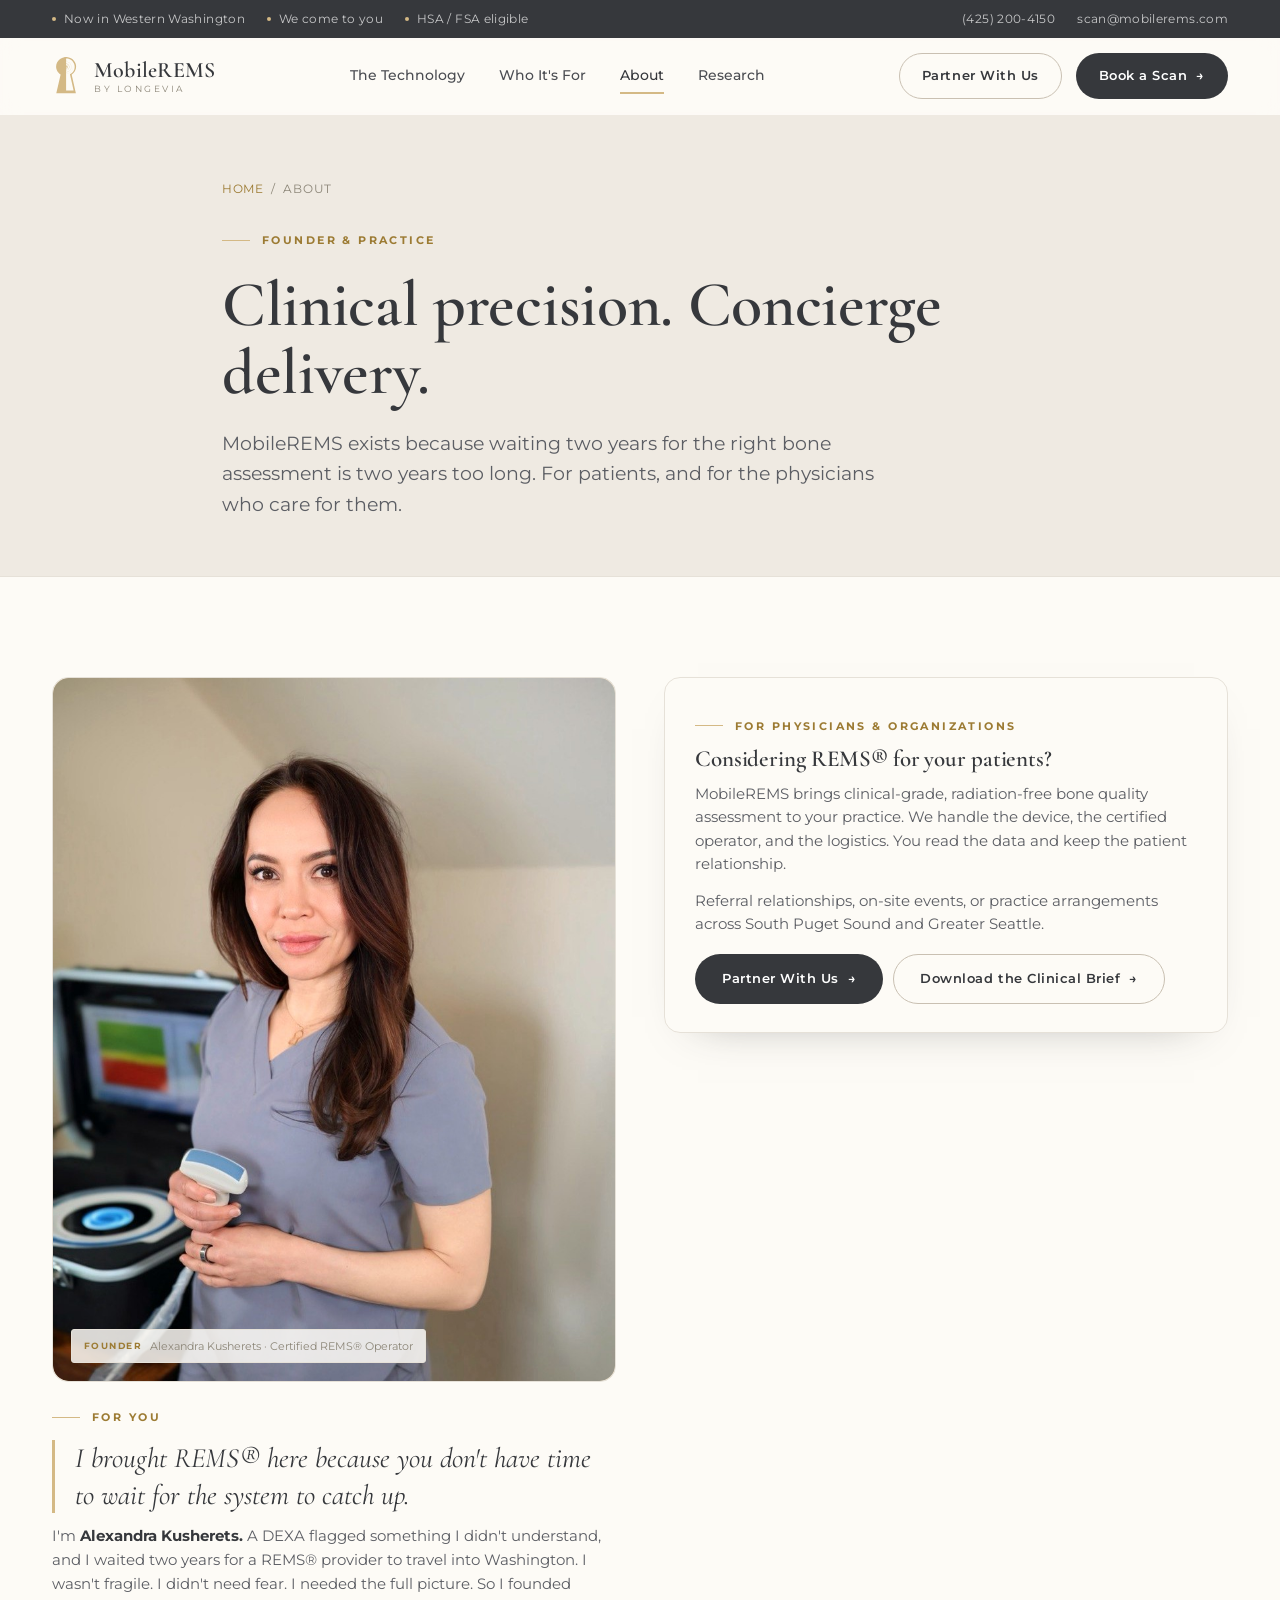
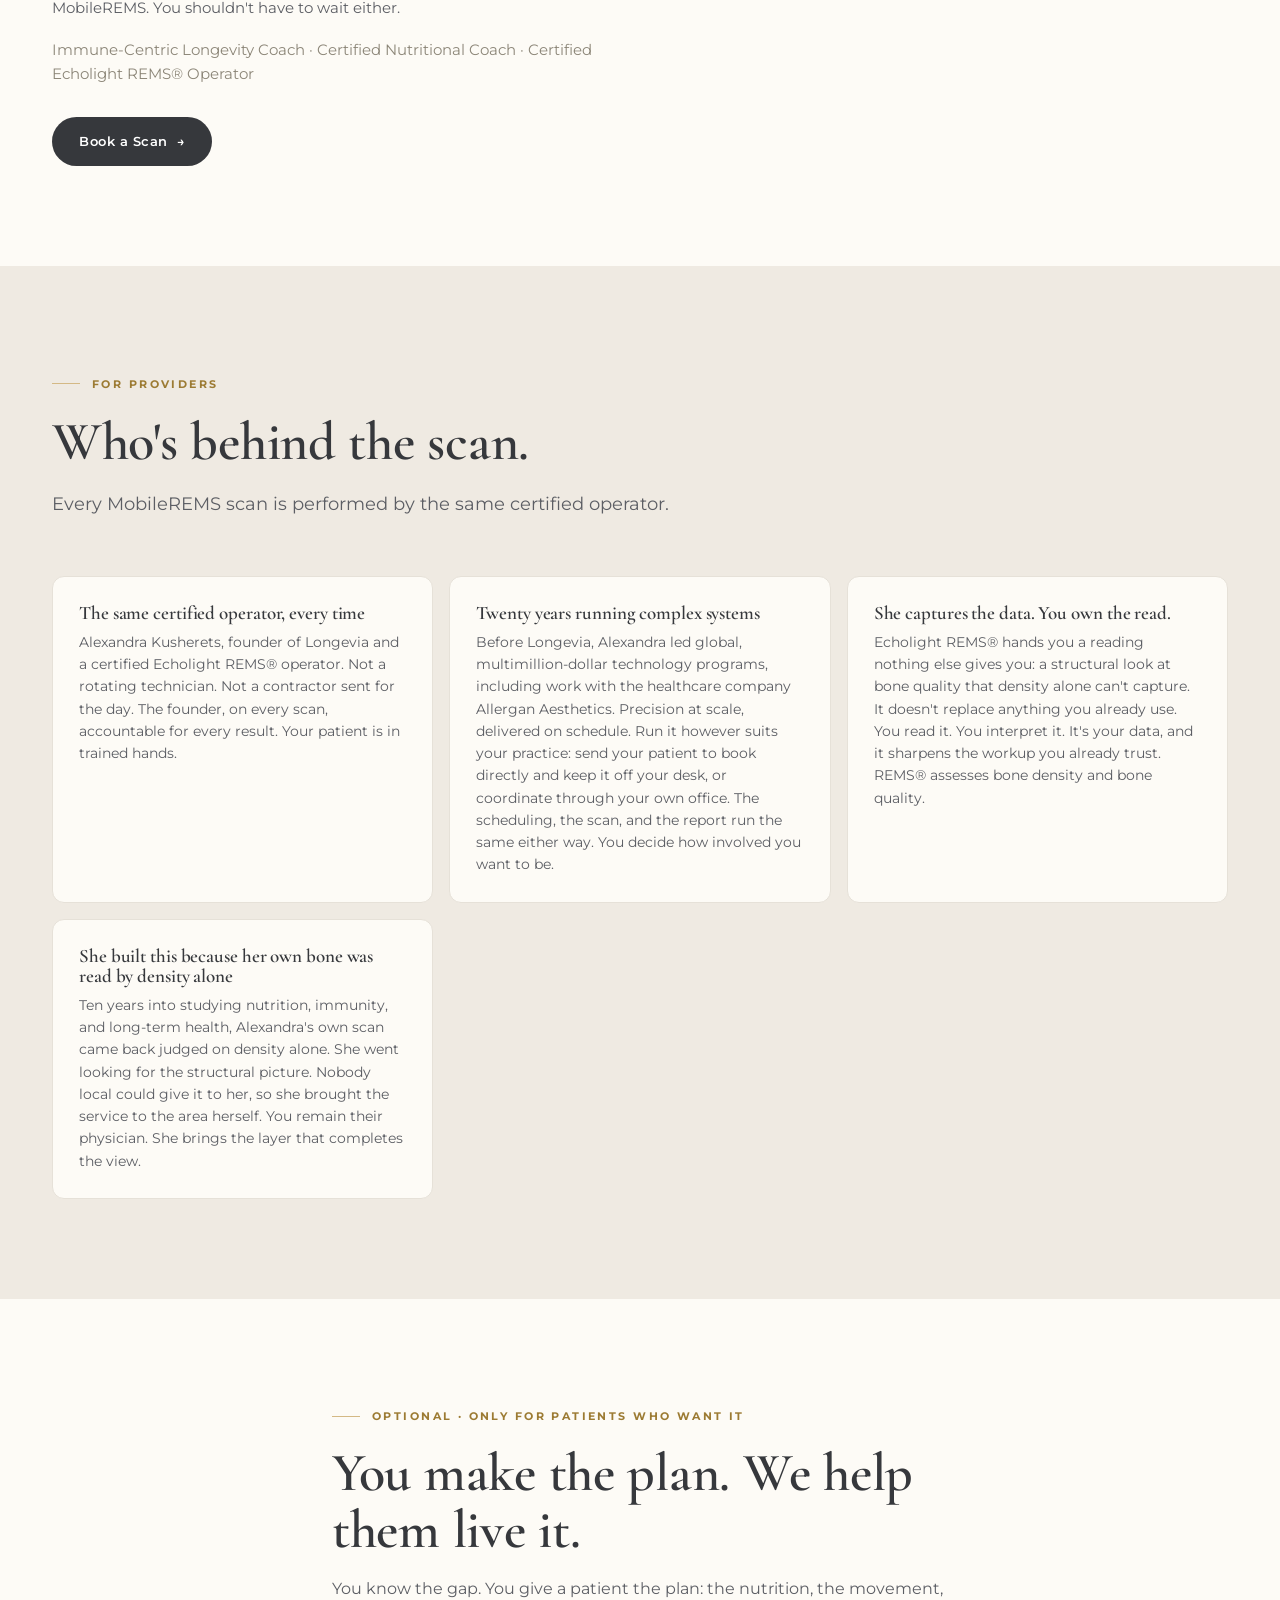
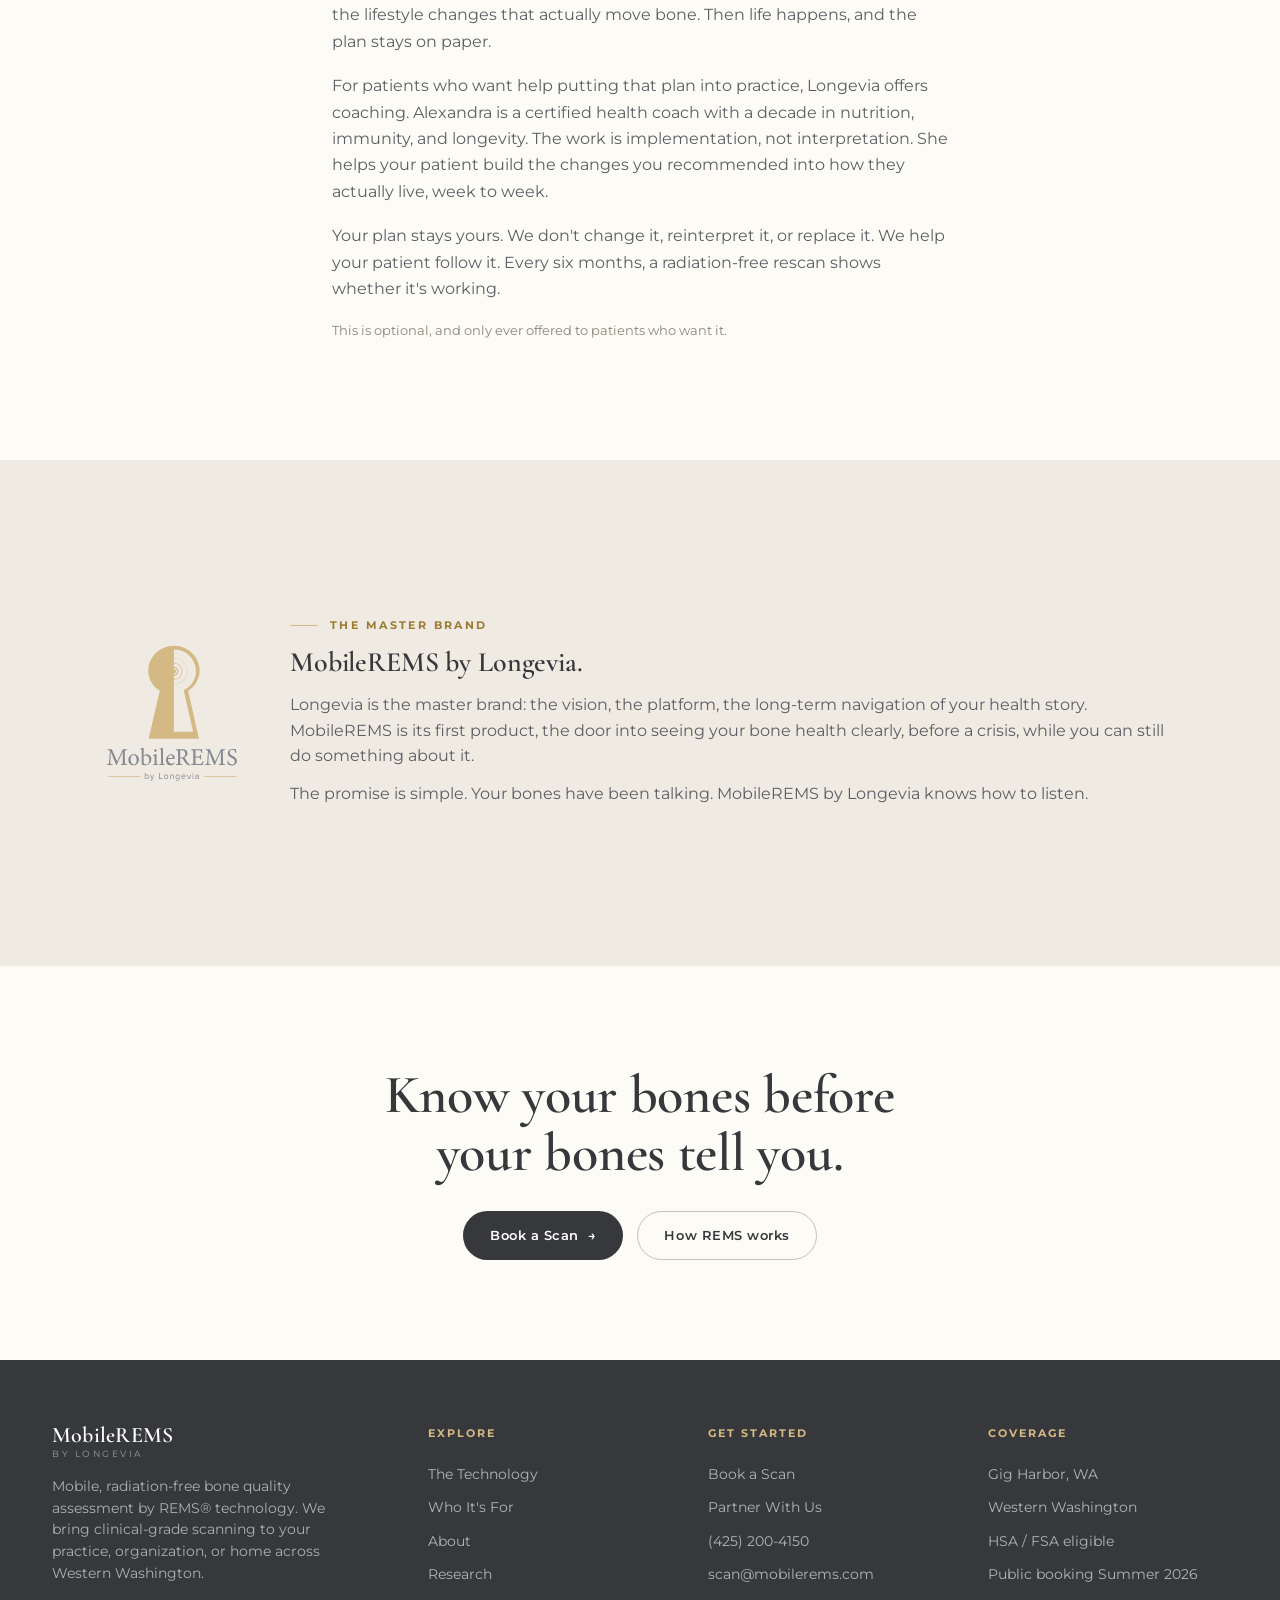
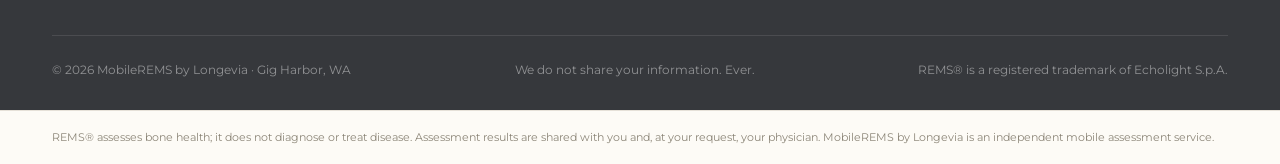
==== about.html @ e227af95 "feat(partners): loading skeleton behind the Ivorey form; assets v15 - partners.html: add a .form-loa" ====
<!DOCTYPE html>
<html lang="en">
<head>
<meta charset="UTF-8">
<meta name="viewport" content="width=device-width, initial-scale=1.0">
<title>About · Clinical Precision, Concierge Delivery · MobileREMS</title>
<meta name="description" content="MobileREMS founder Alexandra Kusherets on why she brought mobile REMS® bone quality assessment to Western Washington.">
<link rel="canonical" href="https://mobilerems.com/about">
<meta name="theme-color" content="#FDFBF6">
<meta property="og:type" content="website">
<meta property="og:site_name" content="MobileREMS by Longevia">
<meta property="og:title" content="About · Clinical Precision, Concierge Delivery · MobileREMS">
<meta property="og:description" content="MobileREMS founder Alexandra Kusherets on why she brought mobile REMS® bone quality assessment to Western Washington.">
<meta property="og:url" content="https://mobilerems.com/about">
<meta property="og:image" content="https://mobilerems.com/og-image.jpg">
<link rel="icon" href="data:image/svg+xml,%3Csvg xmlns='http://www.w3.org/2000/svg' viewBox='0 0 32 32'%3E%3Crect width='32' height='32' rx='6' fill='%23FDFBF6'/%3E%3Cpath d='M16 7a5 5 0 0 0-2.4 9.4L12 25h8l-1.6-8.6A5 5 0 0 0 16 7z' fill='%23D4B985'/%3E%3Ccircle cx='16' cy='12' r='1.6' fill='%23FDFBF6'/%3E%3C/svg%3E">
<link rel="preconnect" href="https://fonts.googleapis.com">
<link rel="preconnect" href="https://fonts.gstatic.com" crossorigin>
<link href="https://fonts.googleapis.com/css2?family=Cormorant+Garamond:ital,wght@0,400;0,500;0,600;0,700;1,400;1,500&family=Montserrat:wght@400;500;600;700&display=swap" rel="stylesheet">
<link rel="stylesheet" href="/assets/css/styles.css?v=15">
</head>
<body>

<div class="topbar">
  <div class="wrap">
    <div class="topbar-left">
      <span><span class="dot"></span>Now in Western Washington</span>
      <span class="extra"><span class="dot"></span>We come to you</span>
      <span class="extra"><span class="dot"></span>HSA / FSA eligible</span>
    </div>
    <div class="topbar-right">
      <a href="tel:14252004150">(425) 200-4150</a>
      <a href="mailto:scan@mobilerems.com">scan@mobilerems.com</a>
    </div>
  </div>
</div>

<header class="site" id="header">
  <div class="wrap nav">
    <a class="brand" href="/" aria-label="MobileREMS by Longevia home">
      <img src="/assets/img/logo-mark.svg" alt="" width="30" height="38" />
      <span class="brand-name"><b>MobileREMS</b><small>by Longevia</small></span>
    </a>
    <nav class="nav-links" aria-label="Primary">
      <a href="/technology">The Technology</a>
      <a href="/who-its-for">Who It's For</a>
      <a href="/about" class="active">About</a>
      <a href="/research">Research</a>
    </nav>
    <div class="nav-cta">
      <a class="btn btn-ghost" href="/partners"><span class="lbl-full">Partner With Us</span><span class="lbl-short">Partner</span></a>
      <a class="btn btn-primary" href="/book">Book a Scan <span class="arr">&rarr;</span></a>
      <button class="burger" id="burger" aria-label="Open menu"><span></span></button>
    </div>
  </div>
</header>
<div class="drawer" id="drawer">
  <div class="drawer-top">
    <span class="brand-name"><b>MobileREMS</b><small>by Longevia</small></span>
    <button class="drawer-close" id="drawer-close" aria-label="Close menu">&times;</button>
  </div>
  <a class="dl" href="/technology">The Technology</a>
  <a class="dl" href="/who-its-for">Who It's For</a>
  <a class="dl" href="/about">About</a>
  <a class="dl" href="/research">Research</a>
  <a class="btn btn-gold" href="/book">Book a Scan <span class="arr">&rarr;</span></a>
</div>

<section class="page-hero">
  <div class="wrap">
    <div class="crumbs"><a href="/">Home</a> &nbsp;/&nbsp; About</div>
    <span class="eyebrow">Founder &amp; practice</span>
    <h1>Clinical precision. Concierge delivery.</h1>
    <p>MobileREMS exists because waiting two years for the right bone assessment is two years too long. For patients, and for the physicians who care for them.</p>
  </div>
</section>

<section class="block">
  <div class="wrap">
    <div class="about-split">
      <div class="about-b2c">
        <div class="pic">
          <img class="founder-photo" src="/assets/img/founder-probe.jpg" alt="Alexandra Kusherets holding the Echolight REMS probe" loading="lazy" />
          <span class="ph-tag"><b>Founder</b> Alexandra Kusherets &middot; Certified REMS&reg; Operator</span>
        </div>
        <span class="eyebrow" style="margin-top:22px;">For you</span>
        <blockquote>I brought REMS&reg; here because you don't have time to wait for the system to catch up.</blockquote>
        <p class="who">I'm <b>Alexandra Kusherets.</b> A DEXA flagged something I didn't understand, and I waited two years for a REMS&reg; provider to travel into Washington. I wasn't fragile. I didn't need fear. I needed the full picture. So I founded MobileREMS. You shouldn't have to wait either.</p>
        <p class="who" style="color:var(--muted);">Immune-Centric Longevity Coach &middot; Certified Nutritional Coach &middot; Certified Echolight REMS&reg; Operator</p>
        <div class="lead-actions"><a class="btn btn-primary" href="/book">Book a Scan <span class="arr">&rarr;</span></a></div>
      </div>
      <aside class="about-b2b">
        <span class="eyebrow">For physicians &amp; organizations</span>
        <h3>Considering REMS&reg; for your patients?</h3>
        <p>MobileREMS brings clinical-grade, radiation-free bone quality assessment to your practice. We handle the device, the certified operator, and the logistics. You read the data and keep the patient relationship.</p>
        <p>Referral relationships, on-site events, or practice arrangements across South Puget Sound and Greater Seattle.</p>
        <div class="lead-actions">
          <a class="btn btn-primary" href="/partners">Partner With Us <span class="arr">&rarr;</span></a>
          <a class="btn btn-ghost" href="/assets/clinical-brief.pdf" target="_blank" rel="noopener">Download the Clinical Brief <span class="arr">&rarr;</span></a>
        </div>
      </aside>
    </div>
  </div>
</section>

<section class="block alt">
  <div class="wrap">
    <div class="sec-head">
      <span class="eyebrow">For providers</span>
      <h2>Who's behind the scan.</h2>
      <p>Every MobileREMS scan is performed by the same certified operator.</p>
    </div>
    <div class="aud-grid">
      <div class="aud">
        <h3>The same certified operator, every time</h3>
        <p>Alexandra Kusherets, founder of Longevia and a certified Echolight REMS&reg; operator. Not a rotating technician. Not a contractor sent for the day. The founder, on every scan, accountable for every result. Your patient is in trained hands.</p>
      </div>
      <div class="aud">
        <h3>Twenty years running complex systems</h3>
        <p>Before Longevia, Alexandra led global, multimillion-dollar technology programs, including work with the healthcare company Allergan Aesthetics. Precision at scale, delivered on schedule. Run it however suits your practice: send your patient to book directly and keep it off your desk, or coordinate through your own office. The scheduling, the scan, and the report run the same either way. You decide how involved you want to be.</p>
      </div>
      <div class="aud">
        <h3>She captures the data. You own the read.</h3>
        <p>Echolight REMS&reg; hands you a reading nothing else gives you: a structural look at bone quality that density alone can't capture. It doesn't replace anything you already use. You read it. You interpret it. It's your data, and it sharpens the workup you already trust. REMS&reg; assesses bone density and bone quality.</p>
      </div>
      <div class="aud">
        <h3>She built this because her own bone was read by density alone</h3>
        <p>Ten years into studying nutrition, immunity, and long-term health, Alexandra's own scan came back judged on density alone. She went looking for the structural picture. Nobody local could give it to her, so she brought the service to the area herself. You remain their physician. She brings the layer that completes the view.</p>
      </div>
    </div>
  </div>
</section>

<section class="block">
  <div class="wrap center-narrow" style="text-align:left;">
    <span class="eyebrow">Optional &middot; only for patients who want it</span>
    <h2 style="margin:18px 0 18px;">You make the plan. We help them live it.</h2>
    <p>You know the gap. You give a patient the plan: the nutrition, the movement, the lifestyle changes that actually move bone. Then life happens, and the plan stays on paper.</p>
    <p>For patients who want help putting that plan into practice, Longevia offers coaching. Alexandra is a certified health coach with a decade in nutrition, immunity, and longevity. The work is implementation, not interpretation. She helps your patient build the changes you recommended into how they actually live, week to week.</p>
    <p>Your plan stays yours. We don't change it, reinterpret it, or replace it. We help your patient follow it. Every six months, a radiation-free rescan shows whether it's working.</p>
    <p style="font-size:13px;color:var(--muted);">This is optional, and only ever offered to patients who want it.</p>
  </div>
</section>

<section class="block alt">
  <div class="wrap">
    <div class="brandblock">
      <img class="mark" src="/assets/img/logo-full.svg" alt="MobileREMS by Longevia" />
      <div>
        <span class="eyebrow">The master brand</span>
        <h3 style="margin-top:14px;">MobileREMS by Longevia.</h3>
        <p>Longevia is the master brand: the vision, the platform, the long-term navigation of your health story. MobileREMS is its first product, the door into seeing your bone health clearly, before a crisis, while you can still do something about it.</p>
        <p>The promise is simple. Your bones have been talking. MobileREMS by Longevia knows how to listen.</p>
      </div>
    </div>
  </div>
</section>

<section class="block">
  <div class="wrap center-narrow">
    <h2>Know your bones before your bones tell you.</h2>
    <div class="lead-actions" style="justify-content:center;">
      <a class="btn btn-primary" href="/book">Book a Scan <span class="arr">&rarr;</span></a>
      <a class="btn btn-ghost" href="/technology">How REMS works</a>
    </div>
  </div>
</section>

<footer class="site">
  <div class="wrap">
    <div class="foot-grid">
      <div>
        <span class="brand-name"><b>MobileREMS</b><small>by Longevia</small></span>
        <p class="foot-blurb">Mobile, radiation-free bone quality assessment by REMS&reg; technology. We bring clinical-grade scanning to your practice, organization, or home across Western Washington.</p>
      </div>
      <div class="foot-col">
        <h4>Explore</h4>
        <a href="/technology">The Technology</a>
        <a href="/who-its-for">Who It's For</a>
        <a href="/about">About</a>
        <a href="/research">Research</a>
      </div>
      <div class="foot-col">
        <h4>Get started</h4>
        <a href="/book">Book a Scan</a>
        <a href="/partners">Partner With Us</a>
        <a href="tel:14252004150">(425) 200-4150</a>
        <a href="mailto:scan@mobilerems.com">scan@mobilerems.com</a>
      </div>
      <div class="foot-col">
        <h4>Coverage</h4>
        <a>Gig Harbor, WA</a>
        <a>Western Washington</a>
        <a>HSA / FSA eligible</a>
        <a>Public booking Summer 2026</a>
      </div>
    </div>
    <div class="foot-bottom">
      <span>&copy; 2026 MobileREMS by Longevia &middot; Gig Harbor, WA</span>
      <span>We do not share your information. Ever.</span>
      <span>REMS&reg; is a registered trademark of Echolight S.p.A.</span>
    </div>
  </div>
</footer>
<div class="disclaimer">
  <div class="wrap">REMS&reg; assesses bone health; it does not diagnose or treat disease. Assessment results are shared with you and, at your request, your physician. MobileREMS by Longevia is an independent mobile assessment service.</div>
</div>
<script src="/assets/js/site.js?v=15"></script>
</body>
</html>
---- assets/css/styles.css ----
:root{
    --bg: #FDFBF6;
    --cream: #EFEAE2;
    --cream-deep: #E7E0D4;
    --charcoal: #4B4D52;
    --ink: #36383C;
    --text: #5C5E64;
    --muted: #8C8678;
    --gold: #D4B985;
    --gold-soft: #D8C9A6;
    --bronze: #9C7B33;
    --rule: #E6E1D8;
    --rule-strong: #C9C0B2;
    --sage: #E8EBE3;
    --clinical: #E5EAF0;

    --max: 1240px;
    --gutter: 32px;
    --serif: "Cormorant Garamond", Georgia, serif;
    --sans: "Proxima Nova", "Montserrat", -apple-system, BlinkMacSystemFont, sans-serif;
    --header-h: 76px;
  }

  *{ box-sizing: border-box; }
  html{ scroll-behavior: smooth; }
  body{
    margin: 0; background: var(--bg); color: var(--text);
    font-family: var(--sans); font-size: 16px; line-height: 1.65;
    -webkit-font-smoothing: antialiased; text-rendering: optimizeLegibility;
  }
  a{ color: inherit; text-decoration: none; }
  img{ display: block; max-width: 100%; }
  .wrap{ max-width: var(--max); margin: 0 auto; padding: 0 var(--gutter); }

  h1,h2,h3{ font-family: var(--serif); color: var(--ink); font-weight: 600; margin: 0; letter-spacing: -0.005em; line-height: 1.06; }
  h1{ font-size: clamp(34px, 6vw, 82px); }
  h2{ font-size: clamp(34px, 4.4vw, 54px); }
  h3{ font-size: 23px; }
  p{ margin: 0 0 18px; }

  .eyebrow{
    display: inline-flex; align-items: center; gap: 12px;
    font-family: var(--sans); font-weight: 700; font-size: 11px;
    letter-spacing: 0.22em; text-transform: uppercase; color: var(--bronze);
  }
  .eyebrow .num{ color: var(--gold); font-variant-numeric: tabular-nums; }
  .eyebrow::before{ content:""; width: 28px; height: 1px; background: var(--gold); display:inline-block; }

  /* ============ BUTTONS ============ */
  .btn{
    display: inline-flex; align-items: center; gap: 9px;
    font-family: var(--sans); font-weight: 600; font-size: 13px;
    letter-spacing: 0.04em; padding: 13px 26px; border-radius: 100px;
    border: 1px solid transparent; cursor: pointer;
    transition: all .2s ease;
  }
  .btn .arr{ transition: transform .2s ease; }
  .btn:hover .arr{ transform: translateX(3px); }
  .btn-primary{ background: var(--ink); color: #fff; }
  .btn-primary:hover{ background: var(--bronze); }
  .btn-ghost{ background: transparent; color: var(--ink); border-color: var(--rule-strong); }
  .btn-ghost:hover{ border-color: var(--ink); }
  .btn-gold{ background: var(--gold); color: var(--ink); }
  .btn-gold:hover{ background: var(--bronze); color: #fff; }

  /* ============ HEADER ============ */
  .topbar{
    background: var(--ink); color: rgba(255,255,255,.72);
    font-size: 12px; letter-spacing: .03em;
  }
  .topbar .wrap{ display: flex; justify-content: space-between; align-items: center; height: 38px; }
  .topbar-left{ display:flex; gap: 22px; align-items:center; }
  .topbar-left span{ display:flex; align-items:center; gap: 8px; }
  .topbar-left .dot{ width: 4px; height:4px; border-radius:50%; background: var(--gold); }
  .topbar-right{ display:flex; gap: 22px; }
  .topbar-right a:hover{ color:#fff; }
  @media (max-width: 860px){ .topbar-left .extra{ display:none; } }
  @media (max-width: 560px){ .topbar{ display:none; } }

  header.site{
    position: sticky; top: 0; z-index: 100;
    background: rgba(253,251,246,.82);
    backdrop-filter: blur(10px);
    border-bottom: 1px solid transparent;
    transition: border-color .25s, box-shadow .25s, background .25s;
  }
  header.site.scrolled{
    border-bottom-color: var(--rule);
    box-shadow: 0 6px 30px -18px rgba(54,56,60,.35);
  }
  .nav{ display: flex; align-items: center; justify-content: space-between; height: var(--header-h); }
  .brand{ display: flex; align-items: center; gap: 12px; }
  .brand svg{ width: 30px; height: 38px; }
  .brand img{ width: 30px; height: 38px; }
  .brand-name{ display:flex; flex-direction: column; line-height: 1; }
  .brand-name b{ font-family: var(--serif); font-weight: 600; font-size: 22px; color: var(--ink); letter-spacing: .01em; }
  .brand-name small{ font-size: 9px; letter-spacing: .28em; text-transform: uppercase; color: var(--muted); margin-top: 3px; }

  .nav-links{ display: flex; gap: 34px; }
  .nav-links a{
    font-size: 14px; font-weight: 500; color: var(--charcoal);
    position: relative; padding: 4px 0; transition: color .15s;
  }
  .nav-links a::after{
    content:""; position:absolute; left:0; bottom:-2px; width:0; height:1.5px;
    background: var(--gold); transition: width .22s ease;
  }
  .nav-links a:hover{ color: var(--ink); }
  .nav-links a:hover::after{ width: 100%; }

  .nav-cta{ display:flex; align-items:center; gap: 14px; }
  .nav-cta .btn{ padding: 11px 22px; }
  /* nav Partner button shows the full label by default; short label only swaps in on small mobile */
  .nav-cta .btn-ghost .lbl-short{ display:none; }

  .burger{ display:none; width: 42px; height: 42px; border:1px solid var(--rule-strong); border-radius: 8px; background: transparent; cursor: pointer; align-items:center; justify-content:center; }
  .burger span{ display:block; width: 18px; height: 1.5px; background: var(--ink); position: relative; }
  .burger span::before, .burger span::after{ content:""; position:absolute; left:0; width:18px; height:1.5px; background: var(--ink); transition: .2s; }
  .burger span::before{ top: -6px; } .burger span::after{ top: 6px; }

  @media (max-width: 1000px){
    .nav-links{ display:none; }
    .burger{ display:flex; }
    .nav-cta .btn-primary{ display:none; }                 /* Book a Scan moves to the drawer */
    .nav-cta .btn-ghost{ display:inline-flex; padding:8px 14px; font-size:12.5px; white-space:nowrap; } /* Partner With Us stays, compact */
  }
  @media (max-width: 380px){
    .nav-cta .btn-ghost{ padding:7px 11px; font-size:11.5px; }
    .nav-cta .btn-ghost .lbl-full{ display:none; }         /* shorten label to "Partner" on the narrowest phones */
    .nav-cta .btn-ghost .lbl-short{ display:inline; }
  }

  /* mobile drawer */
  .drawer{
    position: fixed; inset: 0; z-index: 200; background: var(--bg);
    transform: translateX(100%); transition: transform .3s ease;
    display:flex; flex-direction: column; padding: 24px var(--gutter);
  }
  .drawer.open{ transform: translateX(0); }
  .drawer-top{ display:flex; justify-content:space-between; align-items:center; margin-bottom: 40px; }
  .drawer-close{ width:42px;height:42px;border:1px solid var(--rule-strong);border-radius:8px;background:transparent;font-size:20px;color:var(--ink);cursor:pointer; }
  .drawer a.dl{ font-family: var(--serif); font-size: 32px; color: var(--ink); padding: 14px 0; border-bottom: 1px solid var(--rule); }
  .drawer .btn{ margin-top: 28px; justify-content:center; }

  /* ============ HERO ============ */
  .hero{ position: relative; overflow: hidden; }
  .hero-inner{
    display: grid; grid-template-columns: 1.05fr .95fr; gap: 56px;
    align-items: center; padding: 70px 0 84px; min-height: 72vh;
  }
  .hero-pill{
    display:inline-flex; align-items:center; gap: 12px;
    border: 1px solid var(--rule-strong); border-radius: 100px;
    padding: 8px 18px; font-size: 11px; letter-spacing: .14em; text-transform: uppercase;
    color: var(--charcoal); font-weight: 600; margin-bottom: 30px;
  }
  .hero-pill .live{ width: 7px; height:7px; border-radius:50%; background: var(--gold); box-shadow: 0 0 0 0 rgba(212,185,133,.6); animation: pulse 2.4s infinite; }
  @keyframes pulse{ 0%{box-shadow:0 0 0 0 rgba(212,185,133,.55);} 70%{box-shadow:0 0 0 9px rgba(212,185,133,0);} 100%{box-shadow:0 0 0 0 rgba(212,185,133,0);} }
  .hero-pill .sep{ color: var(--rule-strong); }
  .hero-pill .soft{ text-transform: none; letter-spacing: .02em; font-weight: 500; color: var(--muted); }

  .hero h1 .accent{ color: var(--bronze); font-style: italic; font-weight: 500; }
  .hero-lede{ font-size: 19px; line-height: 1.6; color: var(--text); max-width: 520px; margin: 28px 0 34px; }
  .hero-actions{ display:flex; gap: 14px; flex-wrap: wrap; align-items:center; }
  .hero-actions .tiny{ font-size: 12px; color: var(--muted); margin-left: 4px; }

  /* keyhole media */
  .hero-media{ position: relative; aspect-ratio: 4/5; }
  .keyframe{
    position:absolute; inset:0; border-radius: 220px 220px 18px 18px;
    overflow:hidden;
    background: radial-gradient(120% 80% at 50% 12%, #F6F1E8, var(--cream) 55%, var(--cream-deep));
    border: 1px solid var(--rule);
    box-shadow: 0 40px 80px -50px rgba(54,56,60,.5);
  }
  .keyframe::after{
    content:""; position:absolute; inset:0;
    background-image:url("data:image/svg+xml,%3Csvg xmlns='http://www.w3.org/2000/svg' viewBox='0 0 80 80'%3E%3Cfilter id='n'%3E%3CfeTurbulence type='fractalNoise' baseFrequency='0.9' numOctaves='2'/%3E%3C/filter%3E%3Crect width='80' height='80' filter='url(%23n)' opacity='0.5'/%3E%3C/svg%3E");
    opacity:.05; mix-blend-mode:multiply;
  }
  .keyframe img{ width:100%; height:100%; object-fit:cover; }
  /* founder photo hero */
  .keyframe.has-photo{
    box-shadow:
      0 40px 80px -50px rgba(54,56,60,.5),
      inset 0 0 0 1px rgba(212,185,133,.55),
      inset 0 0 70px -24px rgba(212,185,133,.45);
  }
  .keyframe .hero-photo{ width:100%; height:100%; object-fit:cover; object-position:50% 42%; display:block; }
  .hero-photo-tone{
    position:absolute; inset:0; z-index:2; pointer-events:none;
    background:linear-gradient(180deg, rgba(212,185,133,.05), rgba(54,56,60,.10));
    mix-blend-mode:multiply;
  }
  /* radiofrequency rings + keyhole watermark inside */
  .rf{ position:absolute; inset:0; display:flex; align-items:center; justify-content:center; }
  .rf svg{ width: 62%; opacity: .9; }
  .ph-tag{
    position:absolute; left: 18px; bottom: 18px; z-index: 3;
    display:inline-flex; align-items:center; gap:8px;
    background: rgba(253,251,246,.85); border:1px solid var(--rule); border-radius: 3px;
    padding: 7px 12px; font-size: 11px; color: var(--muted);
  }
  .ph-tag b{ color: var(--bronze); font-size: 9px; letter-spacing:.16em; text-transform:uppercase; font-weight: 700; }

  .hero-float{
    position:absolute; z-index: 4; background:#fff; border:1px solid var(--rule);
    border-radius: 14px; padding: 16px 18px; box-shadow: 0 24px 50px -30px rgba(54,56,60,.5);
  }
  .hero-float .n{ font-family: var(--serif); font-size: 30px; color: var(--bronze); line-height: 1; }
  .hero-float .l{ font-size: 11px; color: var(--text); margin-top: 6px; max-width: 150px; line-height: 1.4; }
  .hero-float.top{ top: 8%; right: -18px; }
  .hero-float.bot{ bottom: 12%; left: -22px; }

  @media (max-width: 980px){
    .hero-inner{ grid-template-columns: 1fr; gap: 44px; padding: 36px var(--gutter) 48px; min-height: 0; }
    .hero-media{ max-width: 420px; margin: 0 auto; width: 100%; }
    .hero-float.top{ right: 6px; } .hero-float.bot{ left: 6px; }
  }

  /* ============ TRUST STRIP ============ */
  .trust{ border-top: 1px solid var(--rule); border-bottom: 1px solid var(--rule); background: var(--bg); }
  .trust .wrap{ display:flex; justify-content: space-between; gap: 24px; padding: 22px var(--gutter); flex-wrap: wrap; }
  .trust .item{ display:flex; align-items:center; gap: 11px; font-size: 13px; font-weight: 500; color: var(--charcoal); }
  .trust .item svg{ width: 18px; height:18px; color: var(--gold); flex-shrink:0; }

  /* ============ SECTION ============ */
  section.block{ padding: 100px 0; }
  section.alt{ background: var(--cream); }
  section.dark{ background: var(--ink); color: rgba(255,255,255,.78); }
  section.dark h2, section.dark h3{ color: #fff; }
  .sec-head{ max-width: 720px; margin-bottom: 56px; }
  .sec-head h2{ margin: 20px 0 0; }
  .sec-head p{ margin-top: 20px; font-size: 18px; }

  /* problem split */
  .problem-grid{ display:grid; grid-template-columns: 1fr 1fr; gap: 64px; align-items:center; }
  .stat-pair{ display:grid; grid-template-columns: 1fr 1fr; gap: 18px; margin: 6px 0 14px; }
  .stat-box{ border:1px solid var(--rule-strong); border-radius: 10px; padding: 22px; background: var(--bg); }
  .stat-box .big{ font-family: var(--serif); font-size: 52px; color: var(--bronze); line-height: .9; }
  .stat-box .cap{ font-size: 13px; color: var(--text); margin-top: 10px; line-height: 1.5; }
  .stat-box .cap strong{ color: var(--ink); font-weight: 600; }
  .src{ font-size: 11px; letter-spacing: .04em; text-transform: uppercase; color: var(--muted); }
  .problem-copy h2{ margin-bottom: 22px; }
  .problem-copy .kicker{ font-family: var(--serif); font-size: 26px; font-style: italic; color: var(--ink); margin-top: 26px; }
  .problem-copy .kicker b{ color: var(--bronze); font-style: normal; font-weight: 600; }
  @media (max-width: 920px){ .problem-grid{ grid-template-columns: 1fr; gap: 40px; } }

  /* feature cards */
  .cards{ display:grid; grid-template-columns: repeat(4, 1fr); gap: 1px; background: var(--rule); border:1px solid var(--rule); border-radius: 14px; overflow: hidden; }
  .card{ background: var(--bg); padding: 30px 26px; }
  .card .idx{ font-family: var(--serif); font-size: 15px; color: var(--gold); }
  .card h3{ font-size: 19px; margin: 14px 0 10px; }
  .card p{ font-size: 13.5px; color: var(--text); margin: 0; line-height: 1.55; }
  section.dark .card{ background: #3F4146; }
  section.dark .card p{ color: rgba(255,255,255,.66); }
  @media (max-width: 920px){ .cards{ grid-template-columns: 1fr 1fr; } }
  @media (max-width: 560px){ .cards{ grid-template-columns: 1fr; } }

  /* teaser two-up */
  .teaser{ display:grid; grid-template-columns: 1fr 1fr; gap: 0; border:1px solid var(--rule); border-radius: 16px; overflow:hidden; }
  .teaser .media{ position:relative; min-height: 360px; background: radial-gradient(120% 90% at 30% 10%, #F4EFE6, var(--cream) 60%, var(--cream-deep)); }
  .teaser .media .rf{ opacity:.5; }
  .teaser .body{ padding: 52px 48px; display:flex; flex-direction:column; justify-content:center; }
  .teaser .body h2{ font-size: clamp(30px,3.4vw,42px); margin: 18px 0 18px; }
  .teaser .body .feat{ display:flex; gap: 22px; flex-wrap:wrap; margin: 8px 0 28px; }
  .teaser .body .feat span{ font-size: 13px; color: var(--charcoal); display:flex; align-items:center; gap:8px; }
  .teaser .body .feat span::before{ content:""; width:5px;height:5px;border-radius:50%;background:var(--gold); }
  @media (max-width: 920px){ .teaser{ grid-template-columns: 1fr; } .teaser .media{ min-height: 240px; } .teaser .body{ padding: 40px 28px; } }

  /* audience teaser grid */
  .aud-grid{ display:grid; grid-template-columns: repeat(3,1fr); gap: 16px; }
  .aud{ border:1px solid var(--rule); border-radius: 12px; padding: 26px; background: var(--bg); transition: .2s; }
  .aud:hover{ border-color: var(--gold); transform: translateY(-3px); }
  .aud h3{ font-size: 19px; margin-bottom: 8px; }
  .aud p{ font-size: 13.5px; color: var(--text); margin: 0; }
  @media (max-width: 920px){ .aud-grid{ grid-template-columns: 1fr 1fr; } }
  @media (max-width: 560px){ .aud-grid{ grid-template-columns: 1fr; } }

  /* authority */
  .auth-grid{ display:grid; grid-template-columns: repeat(4,1fr); gap: 22px; }
  .auth{ text-align:left; }
  .auth .label{ font-family: var(--serif); font-size: 30px; color:#fff; }
  .auth .desc{ font-size: 13px; color: rgba(255,255,255,.6); margin-top: 10px; line-height: 1.5; }
  @media (max-width: 720px){ .auth-grid{ grid-template-columns: 1fr 1fr; gap: 28px; } }

  /* founder */
  .founder{ display:grid; grid-template-columns: .85fr 1.15fr; gap: 56px; align-items:center; }
  .founder .pic{ position:relative; aspect-ratio: 4/5; border-radius: 16px; overflow:hidden; background: radial-gradient(120% 90% at 40% 10%, #F4EFE6, var(--cream) 60%, var(--cream-deep)); border:1px solid var(--rule); box-shadow: inset 0 0 0 1px rgba(212,185,133,.45); }
  .founder .pic .founder-photo, .about-b2c .pic .founder-photo{ position:absolute; inset:0; width:100%; height:100%; object-fit:cover; object-position:50% 28%; display:block; border-radius:inherit; }
  .founder blockquote{ font-family: var(--serif); font-size: clamp(24px,2.6vw,32px); font-style: italic; color: var(--ink); line-height: 1.3; margin: 18px 0 26px; border-left: 3px solid var(--gold); padding-left: 22px; }
  .founder .who{ font-size: 14px; color: var(--text); }
  .founder .who b{ color: var(--ink); }
  @media (max-width: 920px){ .founder{ grid-template-columns: 1fr; gap: 36px; } .founder .pic{ max-width: 360px; } }

  /* video facade (founder block — poster + click-to-load YouTube) */
  /* Poster is the YouTube auto thumb; if it ever letterboxes badly, swap the
     <img> src to /assets/img/founder-hero.jpg (vertical, on-brand). */
  .video-facade{ position:absolute; inset:0; width:100%; height:100%; padding:0; border:0; cursor:pointer; background:#000; border-radius:inherit; overflow:hidden; display:block; }
  .video-facade img{ width:100%; height:100%; object-fit:cover; display:block; opacity:.92; transition:opacity .2s ease; }
  .video-facade:hover img{ opacity:1; }
  .video-facade .vf-play{ position:absolute; left:50%; top:50%; transform:translate(-50%,-50%); width:74px; height:74px; border-radius:50%; background:rgba(253,251,246,.92); display:flex; align-items:center; justify-content:center; box-shadow:0 18px 40px -18px rgba(54,56,60,.6); transition:transform .2s ease; }
  .video-facade:hover .vf-play{ transform:translate(-50%,-50%) scale(1.06); }
  .video-facade .vf-play svg{ width:26px; height:26px; margin-left:3px; color:var(--bronze); }
  .vf-iframe{ position:absolute; inset:0; width:100%; height:100%; border:0; border-radius:inherit; }

  /* about page — B2C/B2B split */
  .about-split{ display:grid; grid-template-columns:1fr 1fr; gap:48px; align-items:start; }
  .about-b2c .pic{ position:relative; aspect-ratio:4/5; border-radius:16px; overflow:hidden; background:radial-gradient(120% 90% at 40% 10%, #F4EFE6, var(--cream) 60%, var(--cream-deep)); border:1px solid var(--rule); box-shadow: inset 0 0 0 1px rgba(212,185,133,.45); margin-bottom:4px; }
  .about-b2c blockquote{ font-family:var(--serif); font-size:clamp(22px,2.4vw,28px); font-style:italic; color:var(--ink); line-height:1.3; margin:14px 0 12px; border-left:3px solid var(--gold); padding-left:20px; }
  .about-b2c .who{ font-size:14.5px; color:var(--text); }
  .about-b2c .who b{ color:var(--ink); }
  .about-b2b{ background:var(--bg); border:1px solid var(--rule); border-radius:16px; padding:30px 30px 28px; box-shadow:0 18px 44px -34px rgba(54,56,60,.5); position:sticky; top:96px; }
  .about-b2b h3{ margin:12px 0 12px; }
  .about-b2b p{ font-size:14.5px; line-height:1.6; color:var(--text); margin:0 0 14px; }
  .about-b2b .lead-actions{ margin-top:18px; flex-wrap:wrap; gap:10px; }
  @media (max-width:980px){
    .about-split{ grid-template-columns:1fr; gap:32px; }
    .about-b2b{ position:static; }
  }

  /* final cta paths */
  .paths{ display:grid; grid-template-columns: 1fr 1fr; gap: 22px; }
  .path{ border:1px solid var(--rule); border-radius: 16px; padding: 44px 40px; background: var(--bg); }
  .path .pe{ font-size: 11px; letter-spacing:.18em; text-transform:uppercase; color: var(--bronze); font-weight:700; }
  .path h3{ font-size: 28px; margin: 14px 0 14px; }
  .path p{ font-size: 14.5px; color: var(--text); }
  .path .btn{ margin-top: 10px; }
  @media (max-width: 760px){ .paths{ grid-template-columns: 1fr; } }

  /* footer */
  footer.site{ background: var(--ink); color: rgba(255,255,255,.6); padding: 64px 0 30px; }
  .foot-grid{ display:grid; grid-template-columns: 1.4fr 1fr 1fr 1fr; gap: 40px; padding-bottom: 44px; border-bottom: 1px solid rgba(255,255,255,.1); }
  footer .brand-name b{ color:#fff; } footer .brand-name small{ color: rgba(255,255,255,.5); }
  .foot-col h4{ font-family: var(--sans); font-size: 11px; letter-spacing:.18em; text-transform:uppercase; color: var(--gold); margin: 0 0 16px; }
  .foot-col a{ display:block; font-size: 14px; color: rgba(255,255,255,.62); padding: 5px 0; }
  .foot-col a:hover{ color:#fff; }
  .foot-blurb{ font-size: 13.5px; line-height: 1.6; margin: 18px 0 0; max-width: 280px; }
  .foot-bottom{ display:flex; justify-content:space-between; gap: 16px; flex-wrap:wrap; padding-top: 24px; font-size: 12px; color: rgba(255,255,255,.45); }
  @media (max-width: 860px){ .foot-grid{ grid-template-columns: 1fr 1fr; gap: 32px; } }
  @media (max-width: 480px){ .foot-grid{ grid-template-columns: 1fr; } }

  .disclaimer{ background: var(--bg); border-top:1px solid var(--rule); }
  .disclaimer .wrap{ padding: 18px var(--gutter); font-size: 11px; color: var(--muted); line-height: 1.6; }

  /* ============ PAGE HERO (inner pages) ============ */
  .page-hero{ background: var(--cream); border-bottom: 1px solid var(--rule); }
  .page-hero .wrap{ padding: 64px var(--gutter) 56px; max-width: 900px; }
  .page-hero .eyebrow{ margin-bottom: 22px; }
  .page-hero h1{ font-size: clamp(40px, 5vw, 64px); margin: 0 0 22px; }
  .page-hero p{ font-size: 19px; line-height: 1.6; color: var(--text); max-width: 660px; margin: 0; }
  .page-hero .crumbs{ font-size: 12px; letter-spacing:.06em; color: var(--muted); margin-bottom: 24px; text-transform: uppercase; }
  .page-hero .crumbs a{ color: var(--bronze); }

  /* ============ PROVIDER HERO (partners split) ============ */
  .provider-hero{ background: var(--cream); border-bottom: 1px solid var(--rule); }
  .provider-hero-grid{
    display:grid; grid-template-columns: 1fr 1.15fr; gap: 44px; align-items:start;
    padding: 56px var(--gutter) 56px;
  }
  .provider-hero-copy .crumbs{ font-size:12px; letter-spacing:.06em; color:var(--muted); margin-bottom:20px; text-transform:uppercase; }
  .provider-hero-copy .crumbs a{ color:var(--bronze); }
  .provider-hero-copy .eyebrow{ margin-bottom:18px; }
  .provider-hero-copy h1{ font-size:clamp(32px,3.6vw,52px); margin:0 0 20px; }
  .provider-hero-copy p{ font-size:16px; line-height:1.6; color:var(--text); margin:0 0 14px; }
  .provider-hero-form .form-card{ margin:0; }
  .provider-hero-form .form-card.wide{ max-width:none; }
  @media (max-width:980px){
    .provider-hero-grid{ grid-template-columns:1fr; gap:36px; padding:40px var(--gutter); }
  }
  @media (max-width:560px){
    .provider-hero-grid{ padding:32px var(--gutter); gap:28px; }
    .provider-hero-copy h1{ font-size:30px; }
    .provider-hero-form .form-card.wide{ padding:18px; }
  }

  /* ============ PROSE / SPLIT ============ */
  .split{ display:grid; grid-template-columns: 1fr 1fr; gap: 60px; align-items:center; }
  .split.media-right{ grid-template-columns: 1.05fr .95fr; }
  .split .prose p{ font-size: 16.5px; color: var(--text); }
  .split .media-ph{ position:relative; aspect-ratio: 4/3; border-radius: 14px; overflow:hidden; background: radial-gradient(120% 90% at 35% 10%, #F4EFE6, var(--cream) 60%, var(--cream-deep)); border:1px solid var(--rule); }
  .split .media-ph .rf{ opacity:.5; }
  @media (max-width: 920px){ .split, .split.media-right{ grid-template-columns: 1fr; gap: 36px; } }

  .feat-inline{ display:flex; gap: 26px; flex-wrap:wrap; margin: 22px 0 0; }
  .feat-inline span{ font-size: 13px; color: var(--charcoal); display:flex; align-items:center; gap:8px; font-weight:500; }
  .feat-inline span::before{ content:""; width:6px;height:6px;border-radius:50%;background:var(--gold); }

  /* ============ BENEFITS (3-col, up to 9) ============ */
  .ben-grid{ display:grid; grid-template-columns: repeat(3,1fr); gap: 1px; background: var(--rule); border:1px solid var(--rule); border-radius:14px; overflow:hidden; }
  .ben{ background: var(--bg); padding: 30px 28px; }
  .ben .ic{ width:34px;height:34px;color:var(--gold);margin-bottom:16px; }
  .ben h3{ font-size:19px; margin:0 0 10px; }
  .ben p{ font-size:13.5px; color:var(--text); margin:0; line-height:1.55; }
  @media (max-width: 900px){ .ben-grid{ grid-template-columns: 1fr 1fr; } }
  @media (max-width: 560px){ .ben-grid{ grid-template-columns: 1fr; } }

  /* ============ COMPARISON TABLE ============ */
  .cmp{ border:1px solid var(--rule); border-radius:14px; overflow:hidden; }
  .cmp-row{ display:grid; grid-template-columns: 1.2fr 1fr 1fr; }
  .cmp-row + .cmp-row{ border-top:1px solid var(--rule); }
  .cmp-row > div{ padding: 20px 24px; font-size: 14px; }
  .cmp-row .lbl{ font-weight:600; color: var(--ink); background: var(--bg); }
  .cmp-row .dexa{ color: var(--muted); background: var(--bg); }
  .cmp-row .rems{ color: var(--ink); background: #FAF6EE; border-left:2px solid var(--gold); }
  .cmp-head > div{ font-family: var(--sans); font-weight:700; font-size:12px; letter-spacing:.12em; text-transform:uppercase; }
  .cmp-head .rems{ color: var(--bronze); }
  .cmp-head .dexa{ color: var(--muted); }
  @media (max-width: 720px){ .cmp-row{ grid-template-columns: 1fr; } .cmp-row > div{ padding:14px 20px; } .cmp-row .lbl{ padding-bottom:4px; } .cmp-head{ display:none; } .cmp-row .dexa::before{ content:"DEXA — "; font-weight:700; color:var(--muted); } .cmp-row .rems::before{ content:"REMS\00ae  — "; font-weight:700; color:var(--bronze); } }

  /* ============ VERTICALS (partners) ============ */
  .verts{ display:grid; grid-template-columns: repeat(3,1fr); gap: 20px; }
  .vert{ border:1px solid var(--rule); border-radius:14px; padding: 36px 30px; background: var(--bg); }
  .vert .pe{ font-size:11px; letter-spacing:.16em; text-transform:uppercase; color:var(--bronze); font-weight:700; }
  .vert h3{ font-size:24px; margin:14px 0 8px; }
  .vert .tag{ font-family: var(--serif); font-style:italic; font-size:18px; color:var(--ink); margin-bottom:18px; }
  .vert ul{ margin:0; padding:0; list-style:none; }
  .vert li{ font-size:13.5px; color:var(--text); line-height:1.5; padding:10px 0 10px 20px; position:relative; border-top:1px solid var(--rule); }
  .vert li::before{ content:""; position:absolute; left:0; top:16px; width:6px;height:6px;border-radius:50%;background:var(--gold); }
  @media (max-width: 920px){ .verts{ grid-template-columns:1fr; } }

  /* ============ FORMS ============ */
  .form-card{ max-width: 620px; border:1px solid var(--rule); border-radius:16px; padding: 44px; background: var(--bg); }
  .form-card.wide{ max-width: 760px; }
  .hp-field{ position:absolute; left:-9999px; }
  .field{ margin-bottom: 18px; }
  .field label{ display:block; font-size:13px; font-weight:600; color:var(--ink); margin-bottom:7px; }
  .field .req{ color: var(--bronze); }
  .field input, .field select, .field textarea{
    width:100%; font-family: var(--sans); font-size:15px; color:var(--ink);
    padding:12px 14px; border:1px solid var(--rule-strong); border-radius:8px; background:#fff;
    transition: border-color .15s;
  }
  .field input:focus, .field select:focus, .field textarea:focus{ outline:none; border-color: var(--gold); }
  .field textarea{ resize:vertical; min-height:84px; }
  .form-row{ display:grid; grid-template-columns:1fr 1fr; gap:16px; }
  @media (max-width:560px){ .form-row{ grid-template-columns:1fr; } }
  .form-submit{ width:100%; justify-content:center; margin-top:6px; padding:15px; font-size:14px; }
  .form-privacy{ font-size:12px; color:var(--muted); text-align:center; margin:14px 0 0; }
  .form-success{ text-align:center; padding:20px 4px; }
  .form-success .mark{ width:60px;height:60px;margin:0 auto 22px;border-radius:50%;display:flex;align-items:center;justify-content:center;color:var(--bronze);background:radial-gradient(circle at 50% 40%,#F4ECDB,var(--cream));border:1px solid var(--gold); }
  .form-error{ font-size:13px;color:#9a3b2e;background:#F7EAE6;border:1px solid #E4C4BC;border-radius:8px;padding:11px 14px;margin:0 0 16px; }

  /* ============ YOUTUBE ============ */
  .videos{ display:grid; grid-template-columns:1fr 1fr; gap:22px; }
  .video{ position:relative; aspect-ratio:16/9; border-radius:14px; overflow:hidden; border:1px solid var(--rule); background:#000; }
  .video iframe{ width:100%; height:100%; border:0; }
  @media (max-width:720px){ .videos{ grid-template-columns:1fr; } }

  /* ============ RESEARCH LIST ============ */
  .pub-list{ border:1px solid var(--rule); border-radius:14px; overflow:hidden; }
  .pub{ display:block; padding:22px 26px; background:var(--bg); }
  .pub + .pub{ border-top:1px solid var(--rule); }
  .pub:hover{ background:#FAF6EE; }
  .pub .au{ font-weight:600; color:var(--ink); font-size:15px; }
  .pub .ti{ color:var(--text); font-size:14px; }
  .pub .jr{ font-style:italic; color:var(--muted); font-size:13px; }
  .research-empty{ border:1px dashed var(--rule-strong); border-radius:14px; padding:40px; text-align:center; color:var(--muted); font-size:14px; background:var(--bg); }

  /* ============ BRAND BLOCK (about) ============ */
  .brandblock{ background: var(--cream); border-radius:16px; padding:48px; display:grid; grid-template-columns:auto 1fr; gap:40px; align-items:center; }
  .brandblock .mark{ width:150px;height:auto;flex-shrink:0; }
  .brandblock h3{ font-size:28px; margin:0 0 14px; }
  .brandblock p{ font-size:15.5px; color:var(--text); margin:0 0 12px; }
  @media (max-width:680px){ .brandblock{ grid-template-columns:1fr; padding:32px; gap:24px; text-align:center; } .brandblock .mark{ margin:0 auto; } }

  /* ============ DOWNLOAD CTA ============ */
  .dl-cta{ display:flex; align-items:center; justify-content:space-between; gap:24px; flex-wrap:wrap; border:1px solid var(--rule); border-radius:14px; padding:28px 34px; background:var(--bg); }
  .dl-cta .t{ font-family:var(--serif); font-size:22px; color:var(--ink); }
  .dl-cta .s{ font-size:13.5px; color:var(--muted); margin-top:4px; }

  /* active nav state */
  .nav-links a.active{ color: var(--ink); }
  .nav-links a.active::after{ width:100%; }

  /* page utilities */
  .lead-actions{ display:flex; gap:14px; flex-wrap:wrap; margin-top:30px; }
  .center-narrow{ max-width:680px; margin:0 auto; text-align:center; }

/* Ivorey / GoHighLevel embedded forms */
.ghl-embed{display:block;width:100%;border:none;background:transparent;}
.form-card .ghl-embed{min-height:480px;}
.form-card.wide .ghl-embed{min-height:620px;}

/* loading skeleton behind the Ivorey form (hidden once it loads) */
.form-card.is-loading{ position:relative; }
.form-card .ghl-embed{ position:relative; z-index:2; background:transparent; }
.form-loading{
  position:absolute; inset:0; z-index:1; padding:8px 4px;
  display:flex; flex-direction:column; gap:22px; justify-content:flex-start;
  pointer-events:none;
}
.form-loading .fl-row{ display:flex; flex-direction:column; gap:10px; }
.form-loading .fl-label{ width:38%; height:12px; border-radius:4px; }
.form-loading .fl-input{ width:100%; height:44px; border-radius:8px; }
.form-loading .fl-label, .form-loading .fl-input{
  background:linear-gradient(90deg, var(--cream) 25%, #f3eee4 37%, var(--cream) 63%);
  background-size:400% 100%; animation:flShimmer 1.4s ease infinite;
}
.form-loading .fl-note{ margin-top:6px; font-size:13px; color:var(--muted); text-align:center; }
@keyframes flShimmer{ 0%{ background-position:100% 0; } 100%{ background-position:0 0; } }
.form-card:not(.is-loading) .form-loading{ display:none; }
@media (prefers-reduced-motion: reduce){ .form-loading .fl-label,.form-loading .fl-input{ animation:none; } }

/* credentials panel (provider hero, left column) */
.cred-panel{
  margin-top:30px; padding:22px 24px;
  background:var(--bg); border:1px solid var(--rule); border-radius:14px;
  box-shadow:0 18px 44px -34px rgba(54,56,60,.5);
}
.cred-panel .cred-title{
  margin:0 0 14px; font-size:11px; letter-spacing:.16em; text-transform:uppercase; color:var(--bronze);
}
.cred-list{ list-style:none; margin:0; padding:0; display:grid; gap:11px; }
.cred-list li{ display:flex; align-items:flex-start; gap:11px; font-size:14.5px; line-height:1.4; color:var(--ink); }
.cred-list svg{ flex:0 0 auto; width:18px; height:18px; margin-top:1px; color:var(--gold); }
.cred-list b{ font-weight:600; }
@media (max-width:560px){ .cred-panel{ padding:18px 18px; } .cred-list li{ font-size:14px; } }

/* ============================================================
   Mobile polish (audit). Phone-first refinements.
   ============================================================ */
@media (max-width:560px){
  :root{ --gutter:20px; }
  section.block{ padding:56px 0; }
  .sec-head{ margin-bottom:36px; }
  .page-hero .wrap{ padding:40px var(--gutter) 36px; }
  .form-card, .form-card.wide{ padding:22px; }
  .hero-float{ position:static; display:inline-block; margin:10px 8px 0 0; }
}
@media (max-width:480px){
  .hero-float{ display:none; }
}
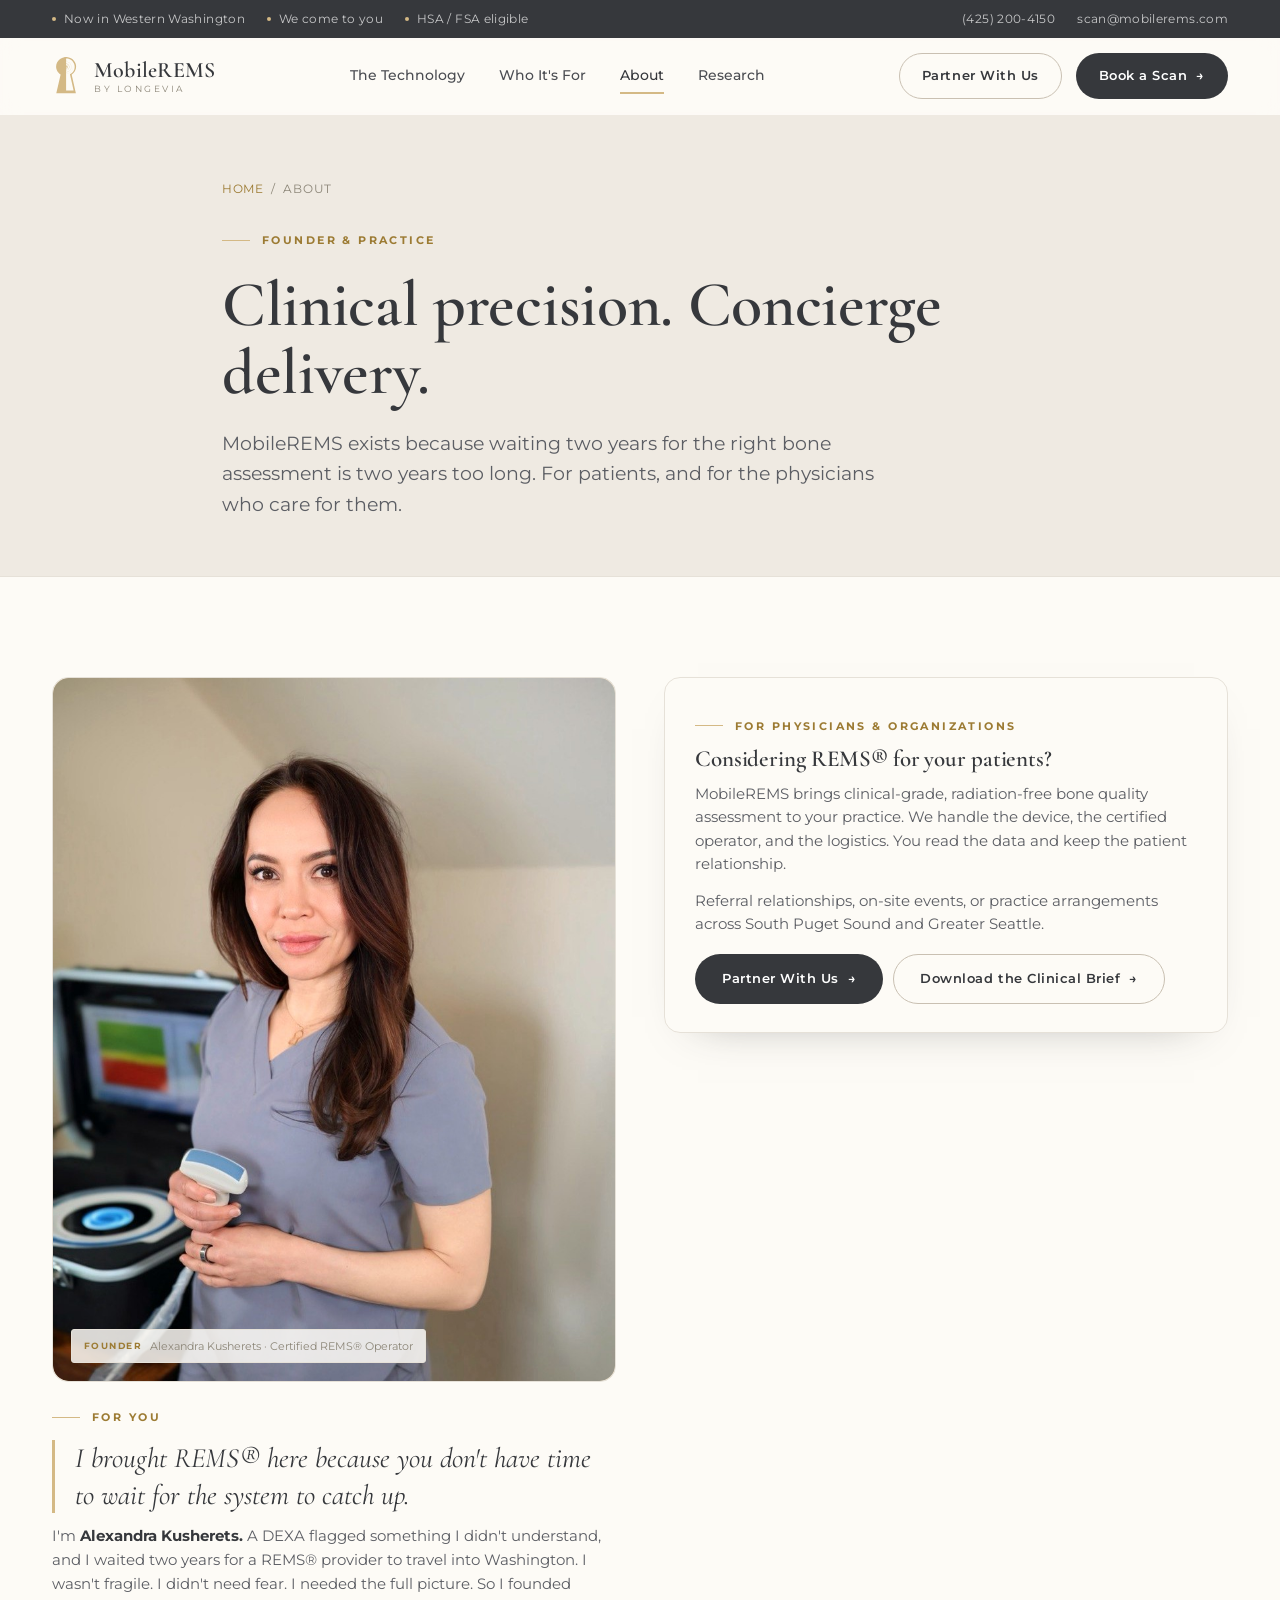
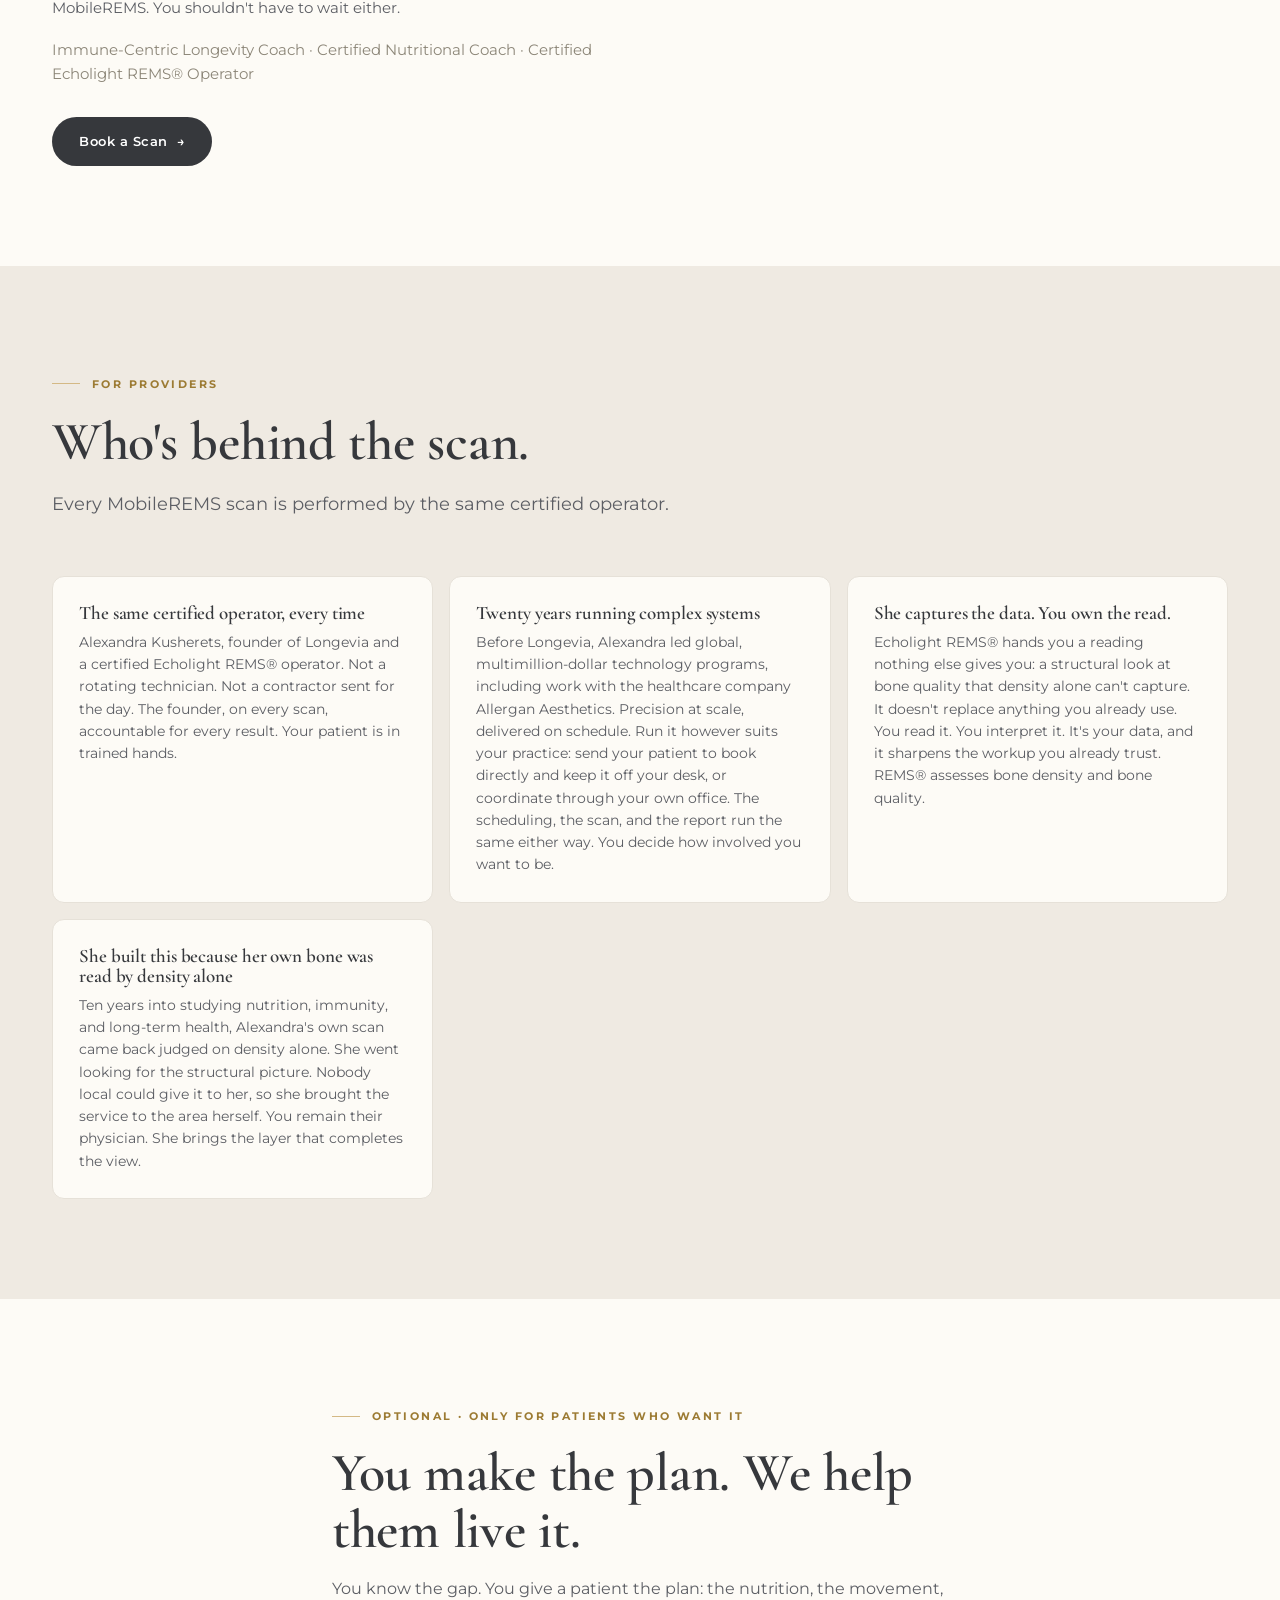
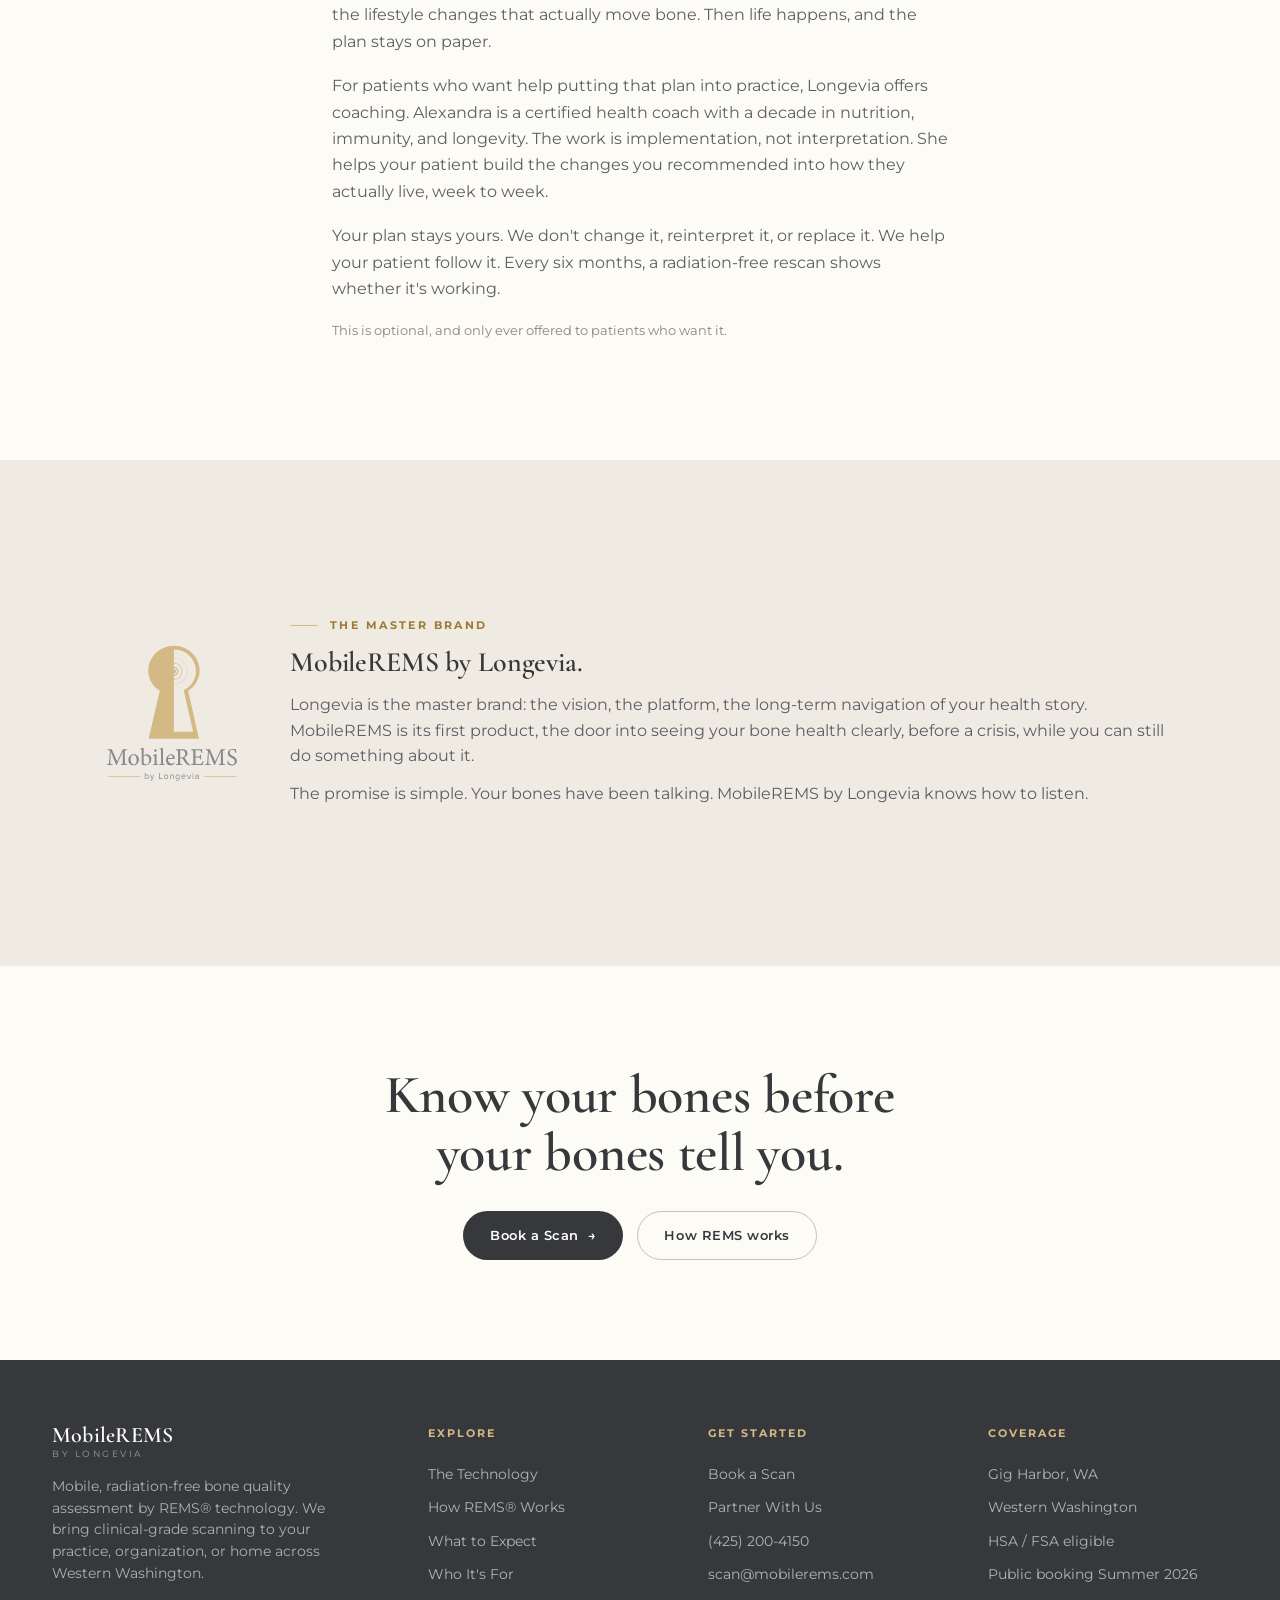
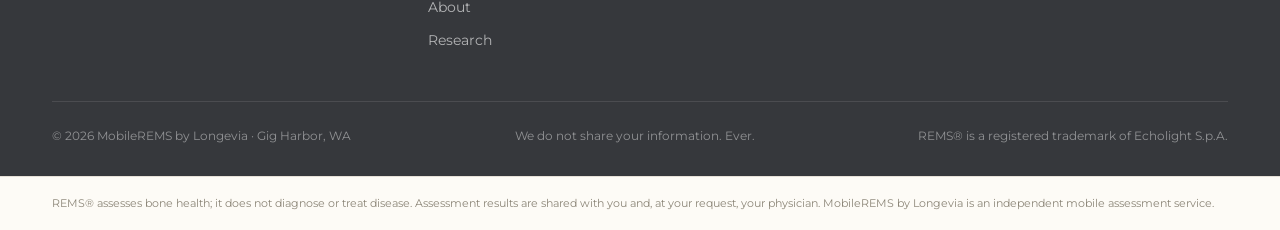
==== commit b6244750: "feat(learn): technology hub + how-rems-works + what-to-expect pages + clinical reference PDF; assets" ====
--- a/about.html
+++ b/about.html
@@ -17,7 +17,7 @@
 <link rel="preconnect" href="https://fonts.googleapis.com">
 <link rel="preconnect" href="https://fonts.gstatic.com" crossorigin>
 <link href="https://fonts.googleapis.com/css2?family=Cormorant+Garamond:ital,wght@0,400;0,500;0,600;0,700;1,400;1,500&family=Montserrat:wght@400;500;600;700&display=swap" rel="stylesheet">
-<link rel="stylesheet" href="/assets/css/styles.css?v=15">
+<link rel="stylesheet" href="/assets/css/styles.css?v=16">
 </head>
 <body>
 
@@ -176,6 +176,8 @@
       <div class="foot-col">
         <h4>Explore</h4>
         <a href="/technology">The Technology</a>
+        <a href="/how-rems-works">How REMS&reg; Works</a>
+        <a href="/what-to-expect">What to Expect</a>
         <a href="/who-its-for">Who It's For</a>
         <a href="/about">About</a>
         <a href="/research">Research</a>
@@ -205,6 +207,6 @@
 <div class="disclaimer">
   <div class="wrap">REMS&reg; assesses bone health; it does not diagnose or treat disease. Assessment results are shared with you and, at your request, your physician. MobileREMS by Longevia is an independent mobile assessment service.</div>
 </div>
-<script src="/assets/js/site.js?v=15"></script>
+<script src="/assets/js/site.js?v=16"></script>
 </body>
 </html>
--- a/assets/css/styles.css
+++ b/assets/css/styles.css
@@ -468,6 +468,29 @@
   .dl-cta{ display:flex; align-items:center; justify-content:space-between; gap:24px; flex-wrap:wrap; border:1px solid var(--rule); border-radius:14px; padding:28px 34px; background:var(--bg); }
   .dl-cta .t{ font-family:var(--serif); font-size:22px; color:var(--ink); }
   .dl-cta .s{ font-size:13.5px; color:var(--muted); margin-top:4px; }
+
+  /* ============ LEARN CLUSTER ============ */
+  /* two-up "what REMS reads" (technology hub) */
+  .duo{ display:grid; grid-template-columns:1fr 1fr; gap:1px; background:var(--rule); border:1px solid var(--rule); border-radius:14px; overflow:hidden; }
+  .duo .card{ background:var(--bg); padding:30px 26px; }
+  @media (max-width:560px){ .duo{ grid-template-columns:1fr; } }
+
+  /* numbered steps (how-rems-works) */
+  .step-list{ display:grid; gap:1px; background:var(--rule); border:1px solid var(--rule); border-radius:14px; overflow:hidden; }
+  .step{ background:var(--bg); padding:30px 32px; display:grid; grid-template-columns:auto 1fr; gap:26px; align-items:start; }
+  .step-n{ font-family:var(--serif); font-size:42px; color:var(--gold); line-height:1; }
+  .step-body h3{ font-size:20px; margin:0 0 10px; }
+  .step-lead{ font-size:15px; color:var(--ink); margin:0 0 16px; line-height:1.6; }
+  .step-sub{ margin:0 0 12px; font-size:14px; color:var(--text); line-height:1.6; }
+  .step-sub:last-child{ margin-bottom:0; }
+  .step-sub .lbl{ display:block; font-size:11px; letter-spacing:.14em; text-transform:uppercase; color:var(--bronze); font-weight:700; margin-bottom:3px; }
+  @media (max-width:600px){ .step{ grid-template-columns:1fr; gap:10px; padding:24px 22px; } .step-n{ font-size:32px; } }
+
+  /* labeled prep/during list (what-to-expect) */
+  .spec-list{ display:grid; gap:1px; background:var(--rule); border:1px solid var(--rule); border-radius:14px; overflow:hidden; }
+  .spec-item{ background:var(--bg); padding:22px 26px; }
+  .spec-item .lbl{ font-family:var(--sans); font-weight:700; font-size:11px; letter-spacing:.14em; text-transform:uppercase; color:var(--bronze); }
+  .spec-item p{ margin:7px 0 0; font-size:14.5px; color:var(--text); line-height:1.6; }
 
   /* active nav state */
   .nav-links a.active{ color: var(--ink); }
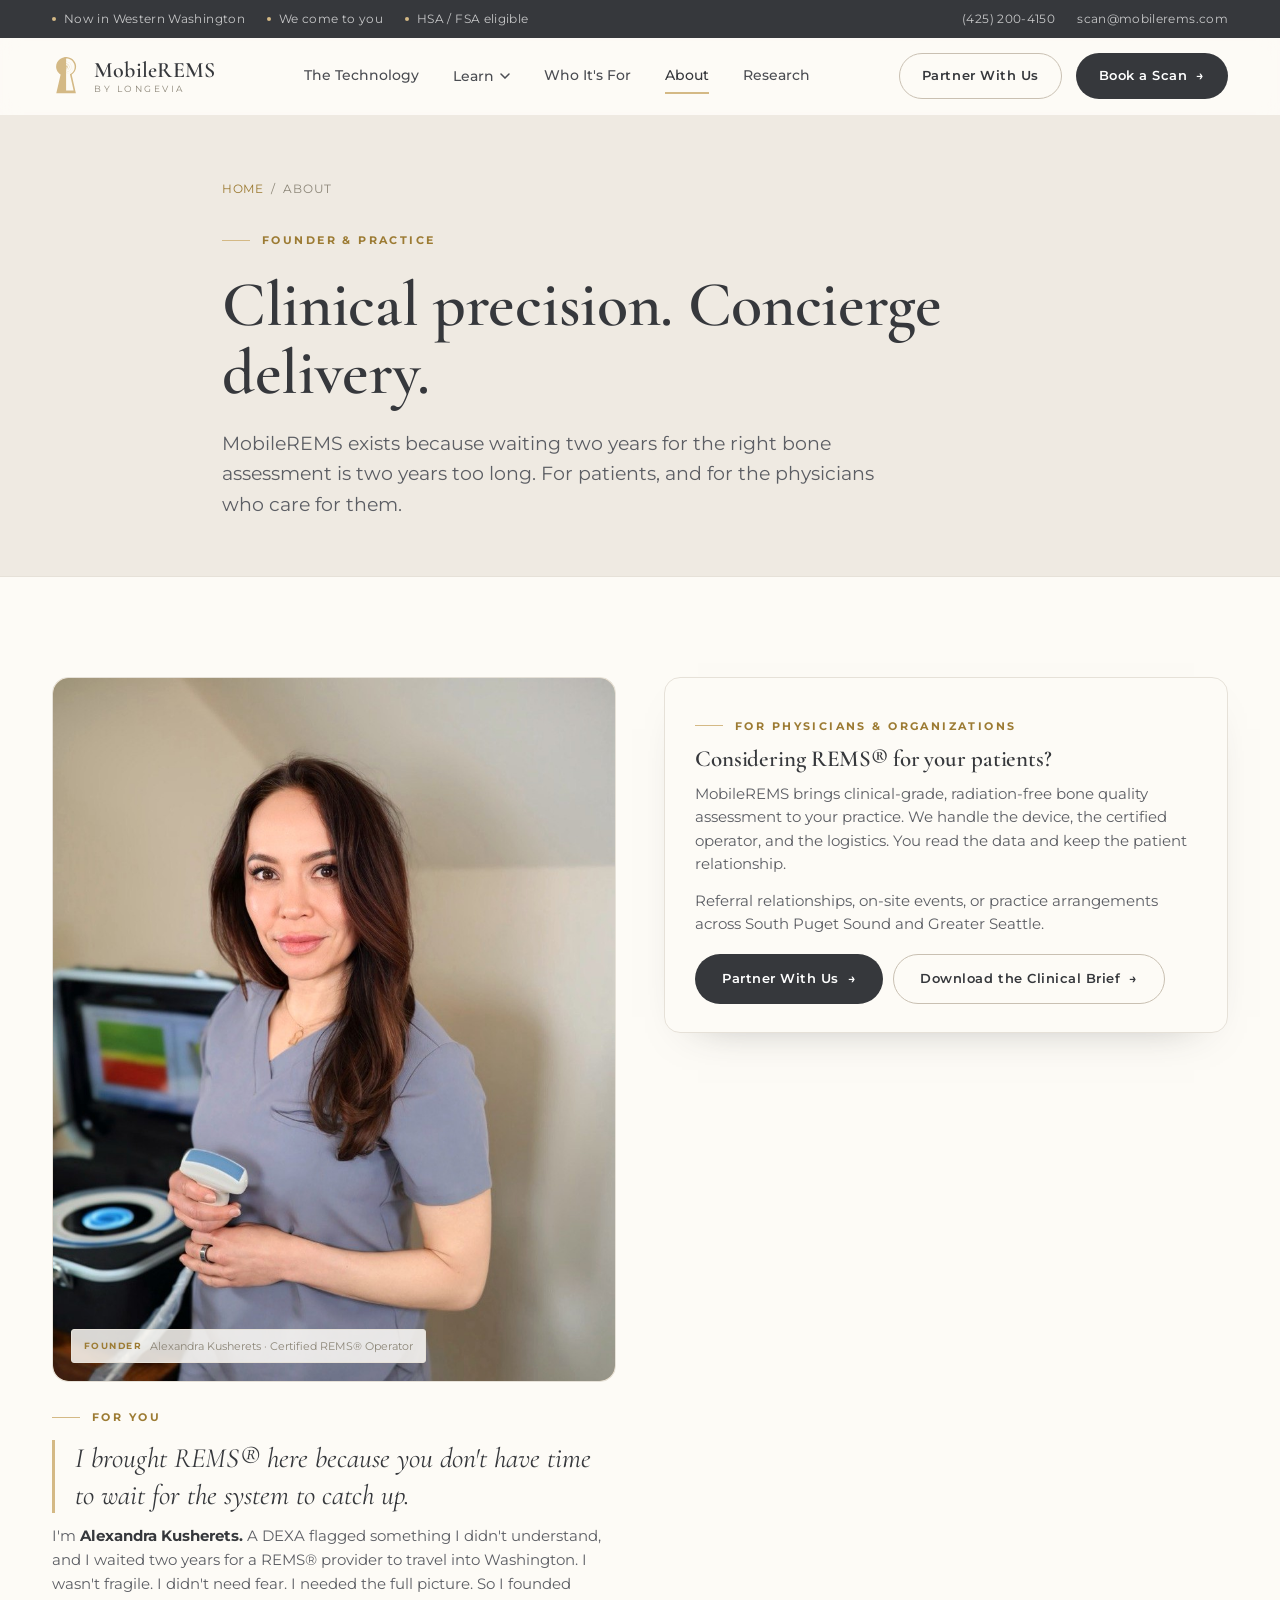
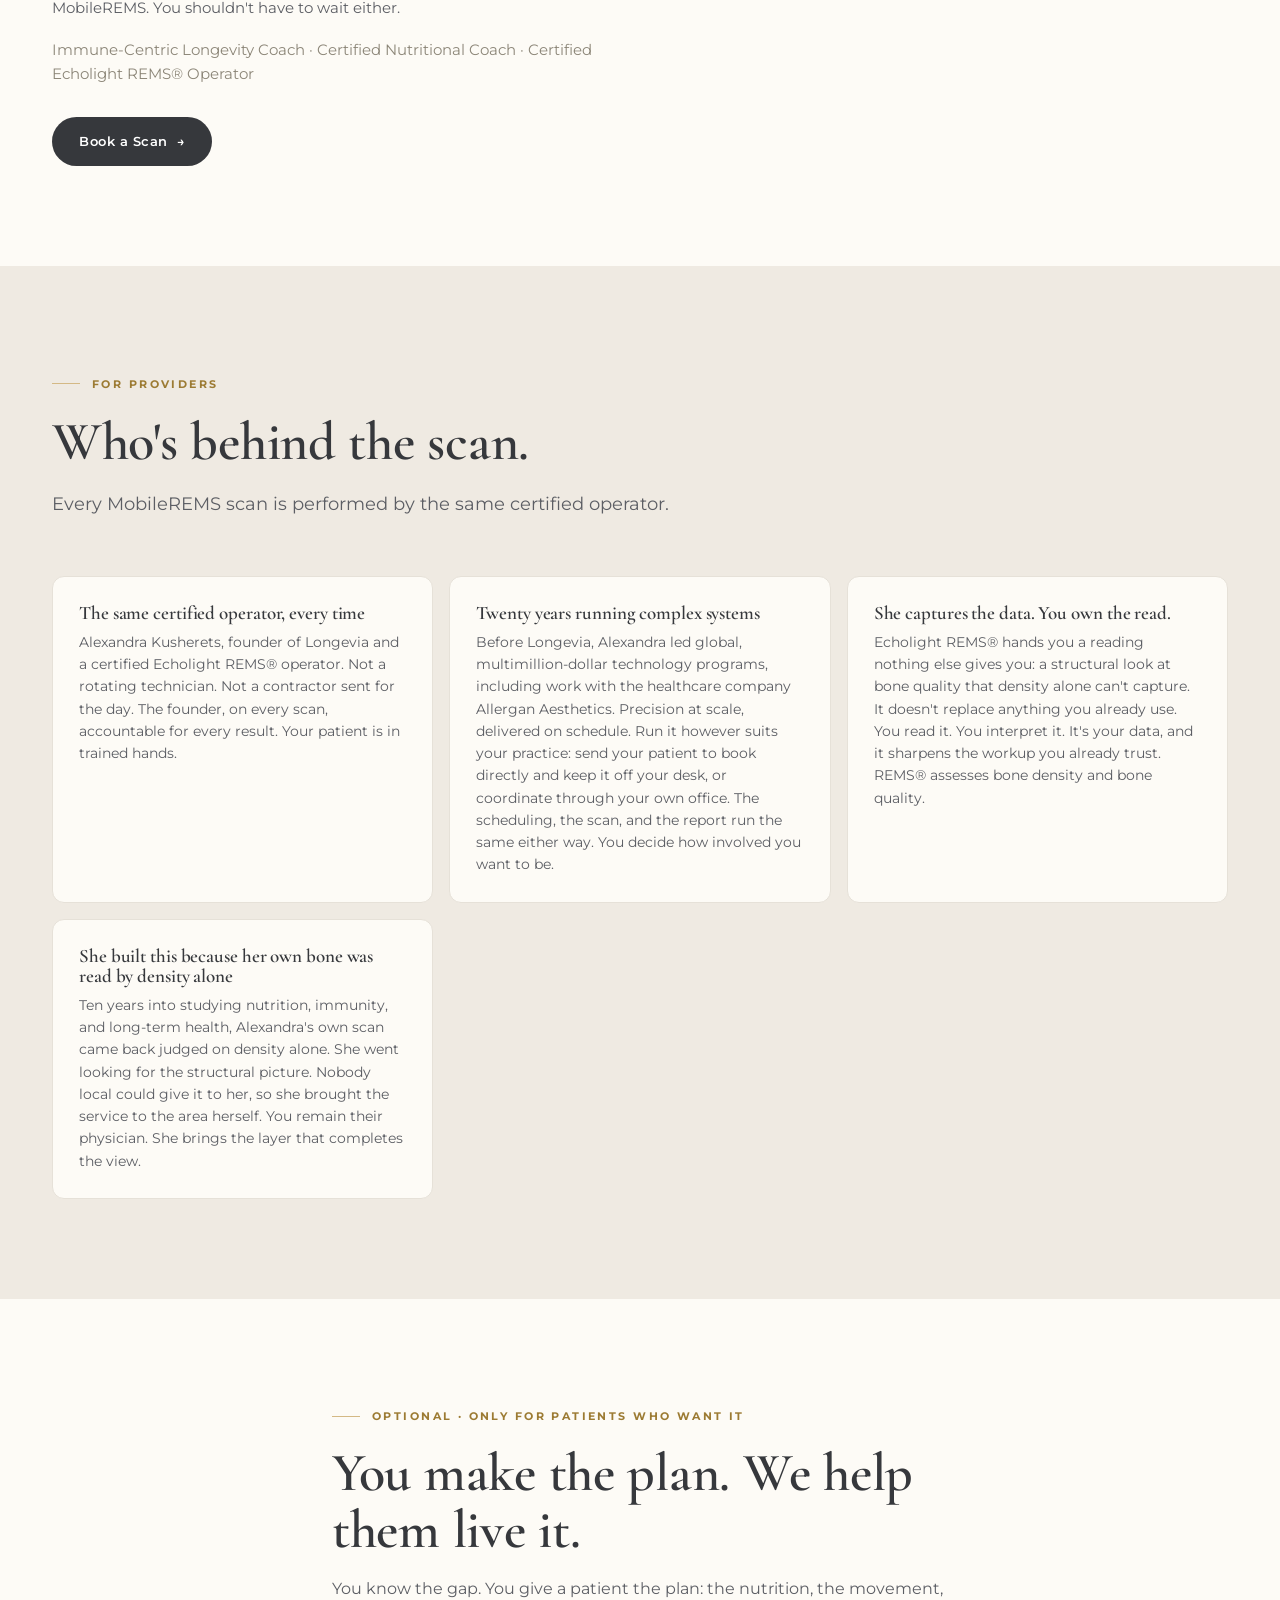
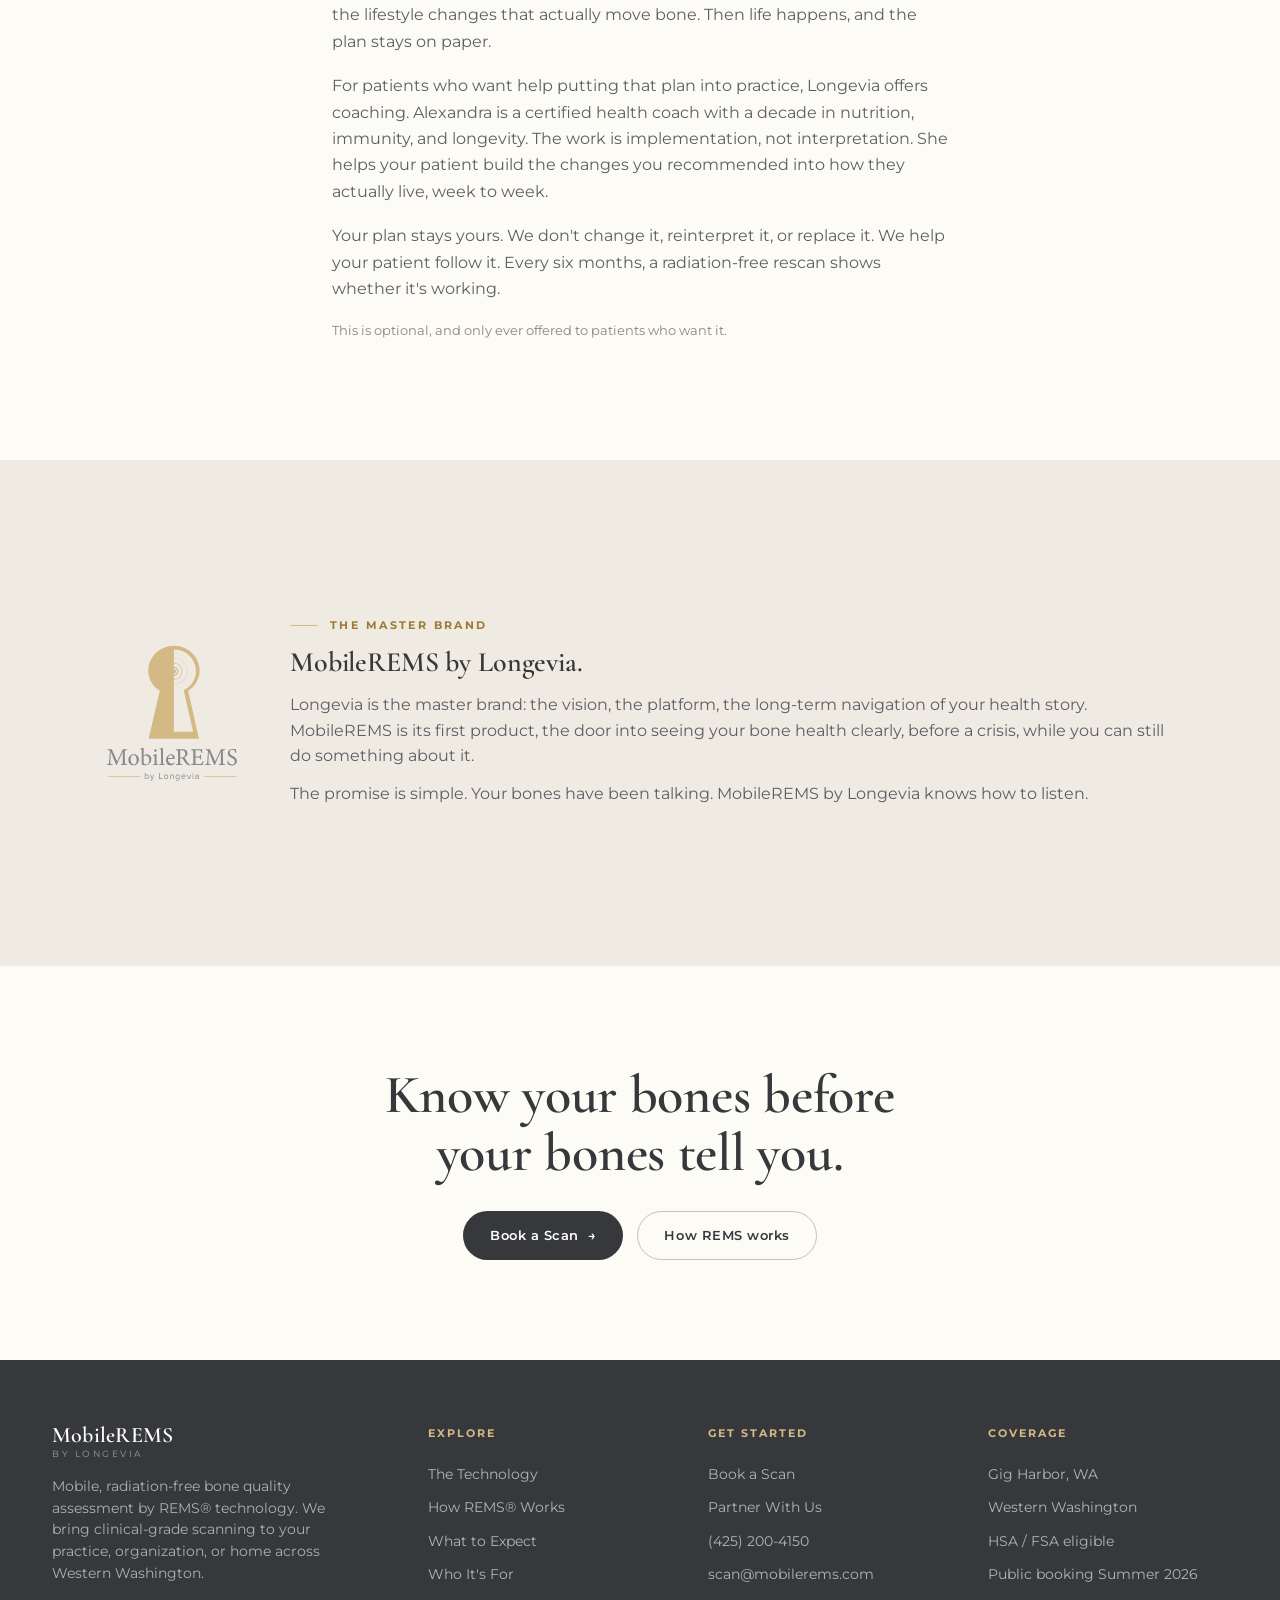
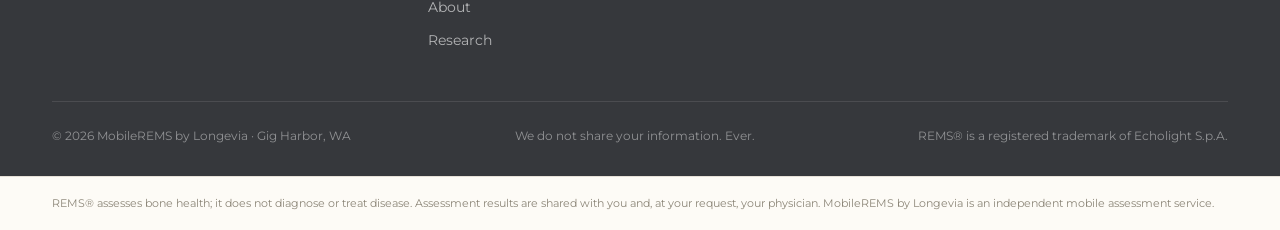
==== commit ddcc386d: "feat(nav): add Learn dropdown alongside The Technology; assets v17 - top nav now has 5 items: The Te" ====
--- a/about.html
+++ b/about.html
@@ -17,7 +17,7 @@
 <link rel="preconnect" href="https://fonts.googleapis.com">
 <link rel="preconnect" href="https://fonts.gstatic.com" crossorigin>
 <link href="https://fonts.googleapis.com/css2?family=Cormorant+Garamond:ital,wght@0,400;0,500;0,600;0,700;1,400;1,500&family=Montserrat:wght@400;500;600;700&display=swap" rel="stylesheet">
-<link rel="stylesheet" href="/assets/css/styles.css?v=16">
+<link rel="stylesheet" href="/assets/css/styles.css?v=17">
 </head>
 <body>
 
@@ -43,6 +43,14 @@
     </a>
     <nav class="nav-links" aria-label="Primary">
       <a href="/technology">The Technology</a>
+      <div class="nav-item has-sub">
+        <button type="button" class="nav-sub-trigger" aria-haspopup="true">Learn <svg class="caret" viewBox="0 0 10 6" aria-hidden="true"><path d="M1 1l4 4 4-4" fill="none" stroke="currentColor" stroke-width="1.5" stroke-linecap="round"/></svg></button>
+        <div class="nav-sub" role="menu" aria-label="Learn">
+          <a href="/technology" role="menuitem">REMS Technology</a>
+          <a href="/how-rems-works" role="menuitem">How REMS&reg; Works</a>
+          <a href="/what-to-expect" role="menuitem">What to Expect</a>
+        </div>
+      </div>
       <a href="/who-its-for">Who It's For</a>
       <a href="/about" class="active">About</a>
       <a href="/research">Research</a>
@@ -60,6 +68,12 @@
     <button class="drawer-close" id="drawer-close" aria-label="Close menu">&times;</button>
   </div>
   <a class="dl" href="/technology">The Technology</a>
+  <div class="dl-group">
+    <span class="dl-label">Learn</span>
+    <a class="dl sub" href="/technology">REMS Technology</a>
+    <a class="dl sub" href="/how-rems-works">How REMS&reg; Works</a>
+    <a class="dl sub" href="/what-to-expect">What to Expect</a>
+  </div>
   <a class="dl" href="/who-its-for">Who It's For</a>
   <a class="dl" href="/about">About</a>
   <a class="dl" href="/research">Research</a>
@@ -207,6 +221,6 @@
 <div class="disclaimer">
   <div class="wrap">REMS&reg; assesses bone health; it does not diagnose or treat disease. Assessment results are shared with you and, at your request, your physician. MobileREMS by Longevia is an independent mobile assessment service.</div>
 </div>
-<script src="/assets/js/site.js?v=16"></script>
+<script src="/assets/js/site.js?v=17"></script>
 </body>
 </html>
--- a/assets/css/styles.css
+++ b/assets/css/styles.css
@@ -96,17 +96,48 @@
   .brand-name b{ font-family: var(--serif); font-weight: 600; font-size: 22px; color: var(--ink); letter-spacing: .01em; }
   .brand-name small{ font-size: 9px; letter-spacing: .28em; text-transform: uppercase; color: var(--muted); margin-top: 3px; }
 
-  .nav-links{ display: flex; gap: 34px; }
-  .nav-links a{
+  .nav-links{ display: flex; gap: 34px; align-items: center; }
+  .nav-links a,
+  .nav-links .nav-sub-trigger{
     font-size: 14px; font-weight: 500; color: var(--charcoal);
     position: relative; padding: 4px 0; transition: color .15s;
   }
-  .nav-links a::after{
+  .nav-links a::after,
+  .nav-links .nav-sub-trigger::after{
     content:""; position:absolute; left:0; bottom:-2px; width:0; height:1.5px;
     background: var(--gold); transition: width .22s ease;
   }
-  .nav-links a:hover{ color: var(--ink); }
-  .nav-links a:hover::after{ width: 100%; }
+  .nav-links a:hover,
+  .nav-links .nav-sub-trigger:hover{ color: var(--ink); }
+  .nav-links a:hover::after,
+  .nav-links .nav-sub-trigger:hover::after{ width: 100%; }
+
+  /* Learn dropdown */
+  .nav-links .nav-item.has-sub{ position:relative; display:inline-flex; }
+  .nav-links .nav-sub-trigger{
+    display:inline-flex; align-items:center; gap:6px;
+    background:none; border:0; cursor:pointer; font-family:inherit; letter-spacing:inherit;
+  }
+  .nav-links .nav-sub-trigger .caret{ width:10px; height:6px; transition:transform .2s ease; }
+  .nav-item.has-sub:hover .caret,
+  .nav-item.has-sub:focus-within .caret{ transform:rotate(180deg); }
+  .nav-sub{
+    position:absolute; top:100%; left:50%; transform:translateX(-50%) translateY(6px);
+    min-width:230px; padding:10px; margin-top:10px;
+    background:var(--bg); border:1px solid var(--rule); border-radius:14px;
+    box-shadow:0 24px 50px -24px rgba(54,56,60,.35);
+    opacity:0; visibility:hidden; transition:opacity .18s ease, transform .18s ease;
+    z-index:80;
+  }
+  .nav-sub::before{ content:""; position:absolute; left:0; right:0; top:-12px; height:12px; }
+  .nav-item.has-sub:hover .nav-sub,
+  .nav-item.has-sub:focus-within .nav-sub{
+    opacity:1; visibility:visible; transform:translateX(-50%) translateY(0);
+  }
+  .nav-sub a{ display:block; padding:11px 14px; border-radius:9px; font-size:13.5px; color:var(--ink); text-decoration:none; white-space:nowrap; }
+  .nav-sub a::after{ display:none; }
+  .nav-sub a:hover{ background:var(--cream); color:var(--ink); }
+  .nav-sub a.active{ color:var(--bronze); }
 
   .nav-cta{ display:flex; align-items:center; gap: 14px; }
   .nav-cta .btn{ padding: 11px 22px; }
@@ -118,7 +149,7 @@
   .burger span::before, .burger span::after{ content:""; position:absolute; left:0; width:18px; height:1.5px; background: var(--ink); transition: .2s; }
   .burger span::before{ top: -6px; } .burger span::after{ top: 6px; }
 
-  @media (max-width: 1000px){
+  @media (max-width: 1080px){
     .nav-links{ display:none; }
     .burger{ display:flex; }
     .nav-cta .btn-primary{ display:none; }                 /* Book a Scan moves to the drawer */
@@ -140,6 +171,9 @@
   .drawer-top{ display:flex; justify-content:space-between; align-items:center; margin-bottom: 40px; }
   .drawer-close{ width:42px;height:42px;border:1px solid var(--rule-strong);border-radius:8px;background:transparent;font-size:20px;color:var(--ink);cursor:pointer; }
   .drawer a.dl{ font-family: var(--serif); font-size: 32px; color: var(--ink); padding: 14px 0; border-bottom: 1px solid var(--rule); }
+  .drawer .dl-group{ display:flex; flex-direction:column; }
+  .drawer .dl-label{ display:block; padding:14px 0 4px; font-size:11px; letter-spacing:.16em; text-transform:uppercase; color:var(--bronze); }
+  .drawer a.dl.sub{ padding-left:14px; font-size:22px; }
   .drawer .btn{ margin-top: 28px; justify-content:center; }
 
   /* ============ HERO ============ */
@@ -493,8 +527,11 @@
   .spec-item p{ margin:7px 0 0; font-size:14.5px; color:var(--text); line-height:1.6; }
 
   /* active nav state */
-  .nav-links a.active{ color: var(--ink); }
-  .nav-links a.active::after{ width:100%; }
+  .nav-links a.active,
+  .nav-links .nav-sub-trigger.active{ color: var(--ink); }
+  .nav-links a.active::after,
+  .nav-links .nav-sub-trigger.active::after{ width:100%; }
+  .nav-sub a.active::after{ display:none; }
 
   /* page utilities */
   .lead-actions{ display:flex; gap:14px; flex-wrap:wrap; margin-top:30px; }
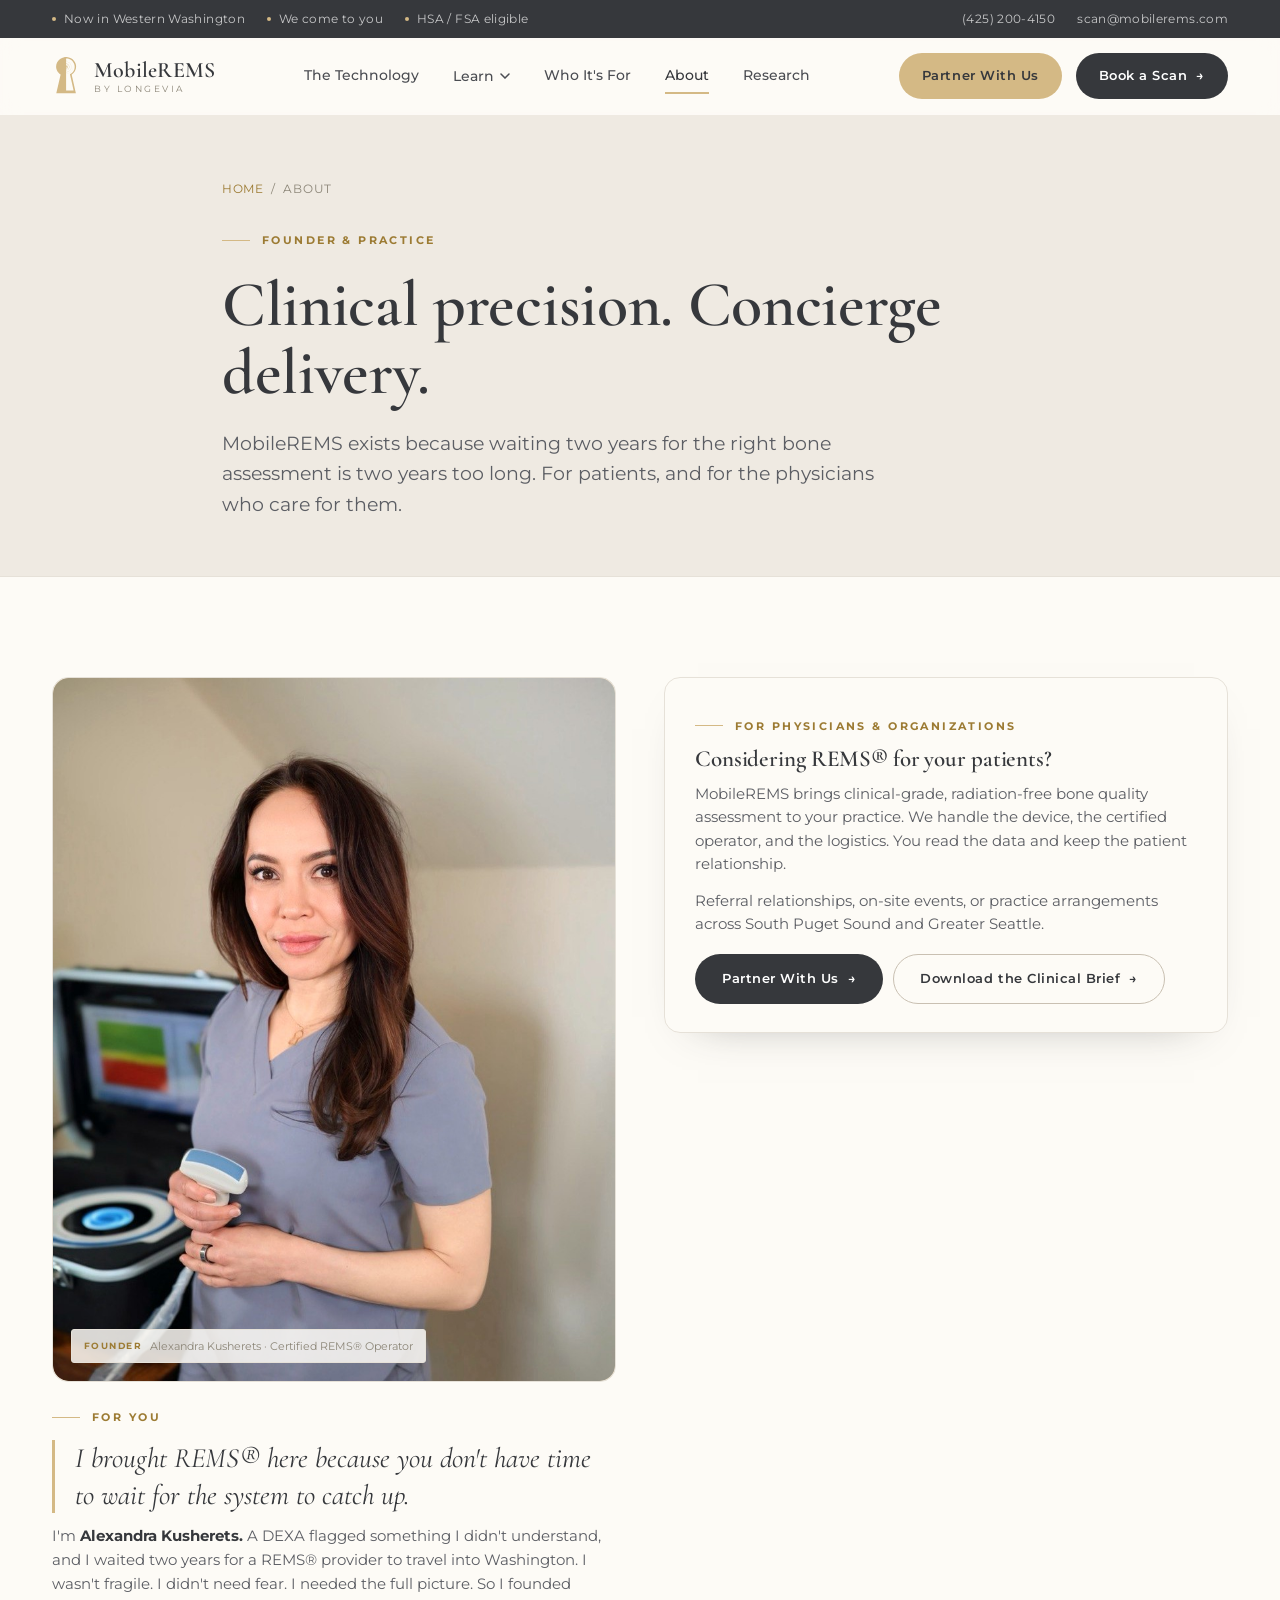
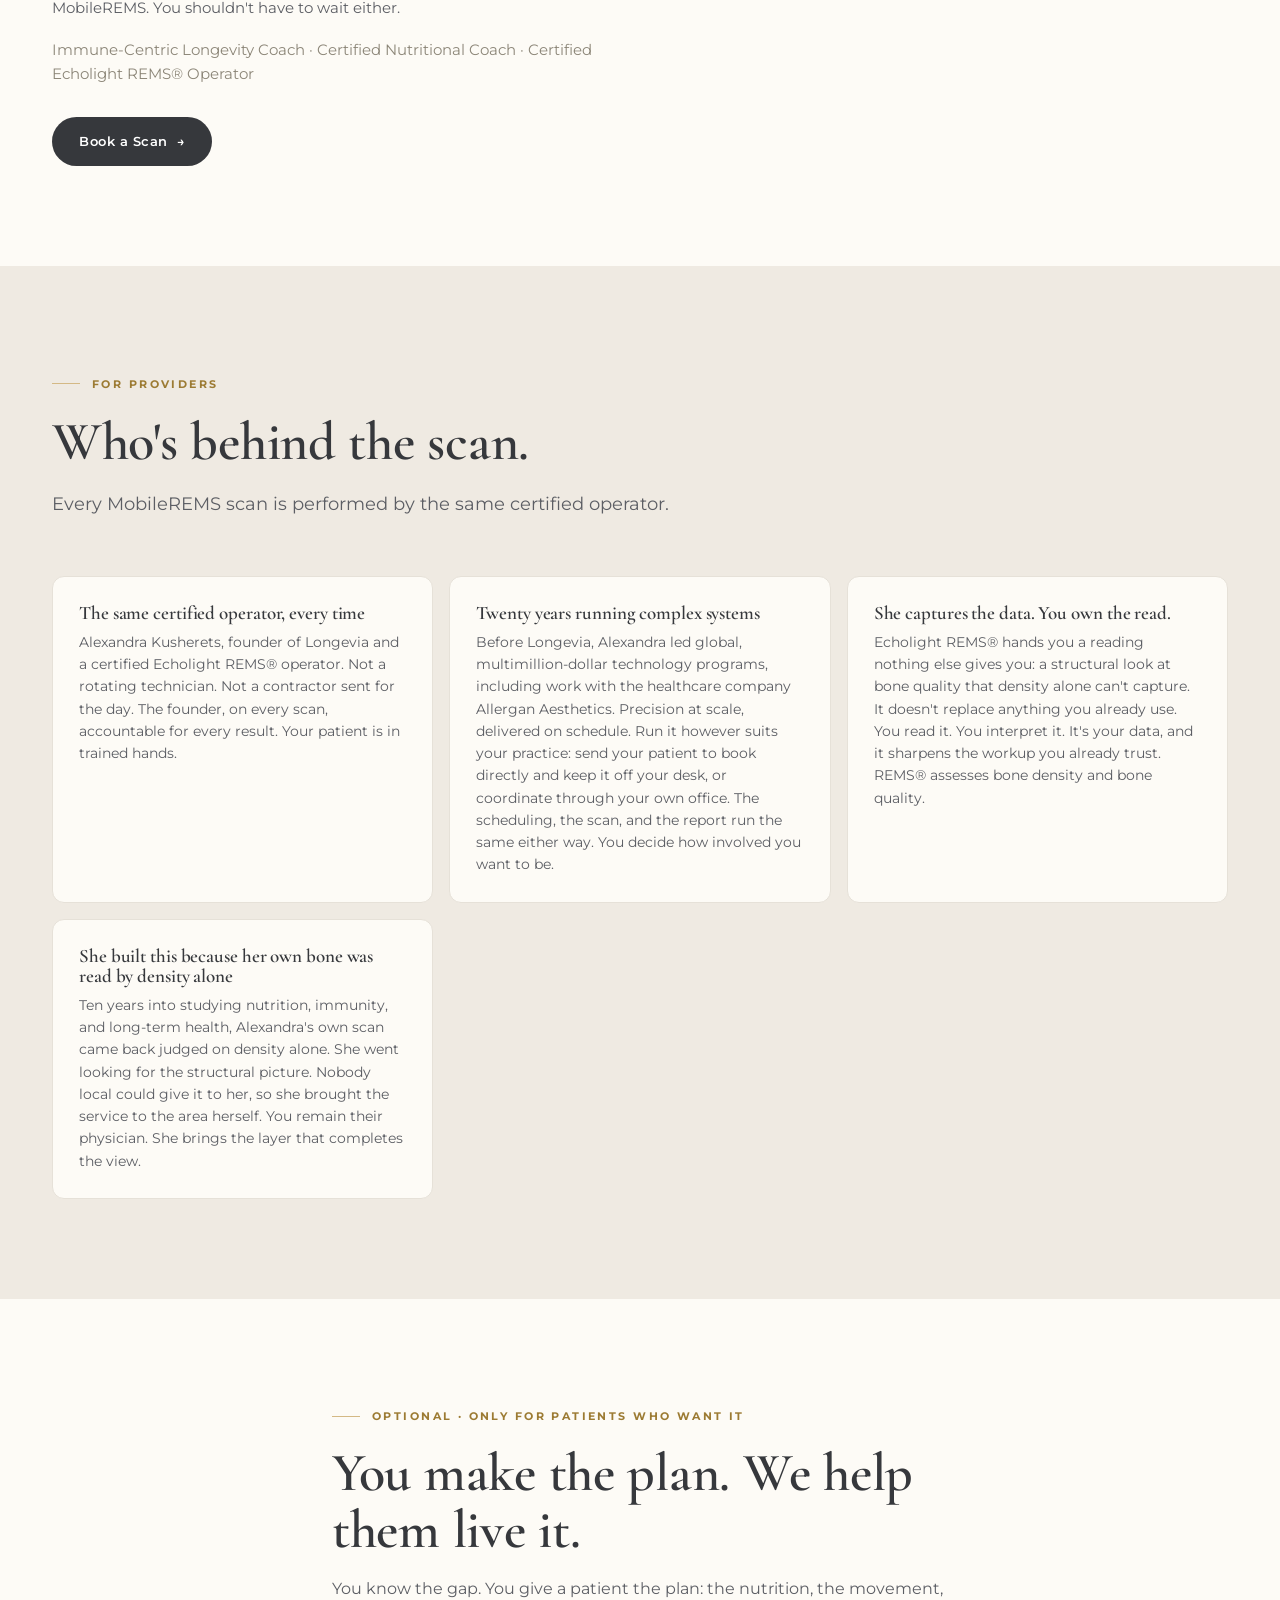
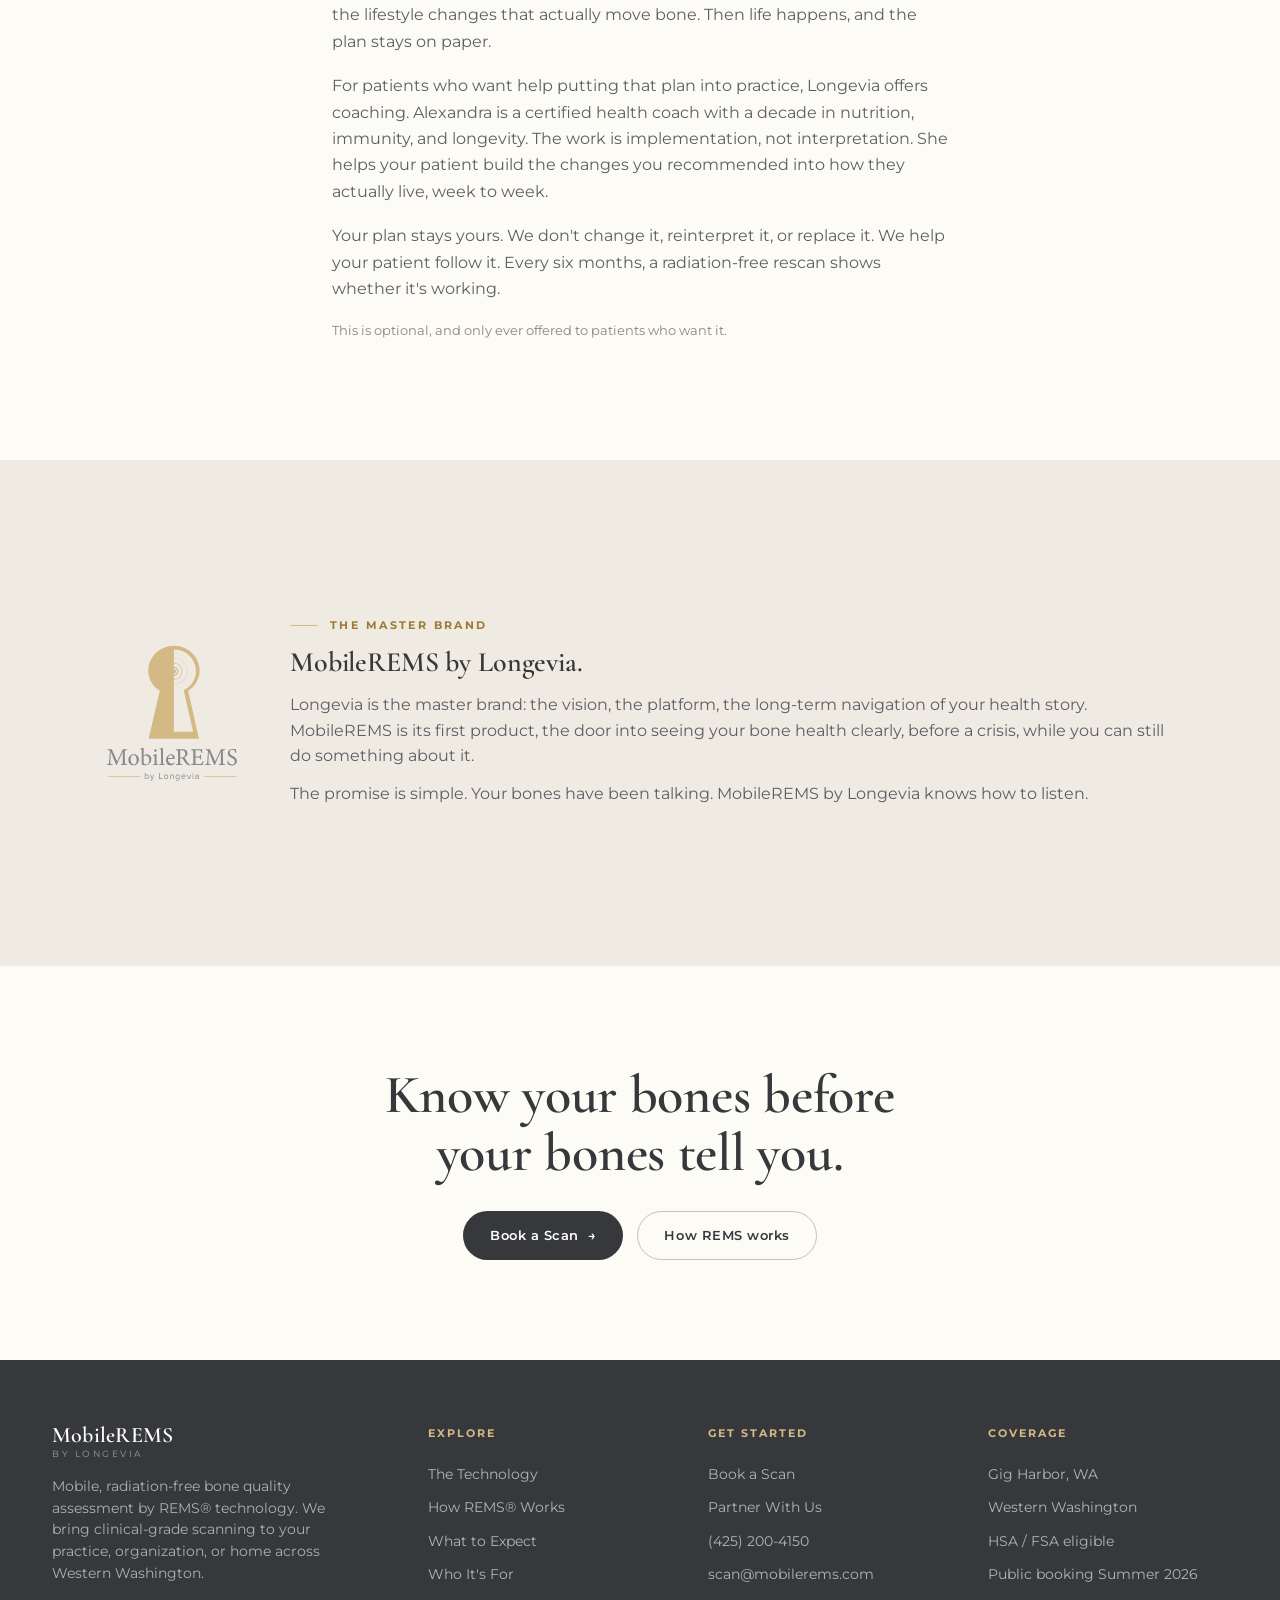
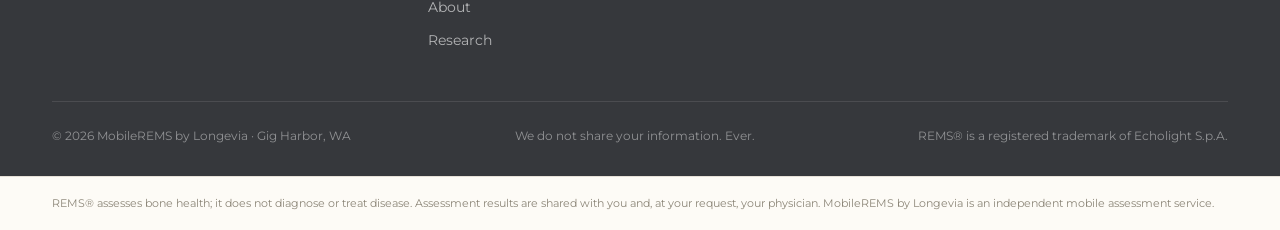
==== commit cd504917: "style: rectangular hero photo frame + gold Partner CTA; assets v18 - FIX 1: home hero .keyframe bord" ====
--- a/about.html
+++ b/about.html
@@ -17,7 +17,7 @@
 <link rel="preconnect" href="https://fonts.googleapis.com">
 <link rel="preconnect" href="https://fonts.gstatic.com" crossorigin>
 <link href="https://fonts.googleapis.com/css2?family=Cormorant+Garamond:ital,wght@0,400;0,500;0,600;0,700;1,400;1,500&family=Montserrat:wght@400;500;600;700&display=swap" rel="stylesheet">
-<link rel="stylesheet" href="/assets/css/styles.css?v=17">
+<link rel="stylesheet" href="/assets/css/styles.css?v=18">
 </head>
 <body>
 
@@ -56,7 +56,7 @@
       <a href="/research">Research</a>
     </nav>
     <div class="nav-cta">
-      <a class="btn btn-ghost" href="/partners"><span class="lbl-full">Partner With Us</span><span class="lbl-short">Partner</span></a>
+      <a class="btn btn-gold" href="/partners"><span class="lbl-full">Partner With Us</span><span class="lbl-short">Partner</span></a>
       <a class="btn btn-primary" href="/book">Book a Scan <span class="arr">&rarr;</span></a>
       <button class="burger" id="burger" aria-label="Open menu"><span></span></button>
     </div>
@@ -221,6 +221,6 @@
 <div class="disclaimer">
   <div class="wrap">REMS&reg; assesses bone health; it does not diagnose or treat disease. Assessment results are shared with you and, at your request, your physician. MobileREMS by Longevia is an independent mobile assessment service.</div>
 </div>
-<script src="/assets/js/site.js?v=17"></script>
+<script src="/assets/js/site.js?v=18"></script>
 </body>
 </html>
--- a/assets/css/styles.css
+++ b/assets/css/styles.css
@@ -142,7 +142,7 @@
   .nav-cta{ display:flex; align-items:center; gap: 14px; }
   .nav-cta .btn{ padding: 11px 22px; }
   /* nav Partner button shows the full label by default; short label only swaps in on small mobile */
-  .nav-cta .btn-ghost .lbl-short{ display:none; }
+  .nav-cta .btn-gold .lbl-short{ display:none; }
 
   .burger{ display:none; width: 42px; height: 42px; border:1px solid var(--rule-strong); border-radius: 8px; background: transparent; cursor: pointer; align-items:center; justify-content:center; }
   .burger span{ display:block; width: 18px; height: 1.5px; background: var(--ink); position: relative; }
@@ -153,12 +153,12 @@
     .nav-links{ display:none; }
     .burger{ display:flex; }
     .nav-cta .btn-primary{ display:none; }                 /* Book a Scan moves to the drawer */
-    .nav-cta .btn-ghost{ display:inline-flex; padding:8px 14px; font-size:12.5px; white-space:nowrap; } /* Partner With Us stays, compact */
+    .nav-cta .btn-gold{ display:inline-flex; padding:8px 14px; font-size:12.5px; white-space:nowrap; } /* Partner With Us stays, compact */
   }
   @media (max-width: 380px){
-    .nav-cta .btn-ghost{ padding:7px 11px; font-size:11.5px; }
-    .nav-cta .btn-ghost .lbl-full{ display:none; }         /* shorten label to "Partner" on the narrowest phones */
-    .nav-cta .btn-ghost .lbl-short{ display:inline; }
+    .nav-cta .btn-gold{ padding:7px 11px; font-size:11.5px; }
+    .nav-cta .btn-gold .lbl-full{ display:none; }         /* shorten label to "Partner" on the narrowest phones */
+    .nav-cta .btn-gold .lbl-short{ display:inline; }
   }
 
   /* mobile drawer */
@@ -201,7 +201,7 @@
   /* keyhole media */
   .hero-media{ position: relative; aspect-ratio: 4/5; }
   .keyframe{
-    position:absolute; inset:0; border-radius: 220px 220px 18px 18px;
+    position:absolute; inset:0; border-radius: 18px;
     overflow:hidden;
     background: radial-gradient(120% 80% at 50% 12%, #F6F1E8, var(--cream) 55%, var(--cream-deep));
     border: 1px solid var(--rule);
